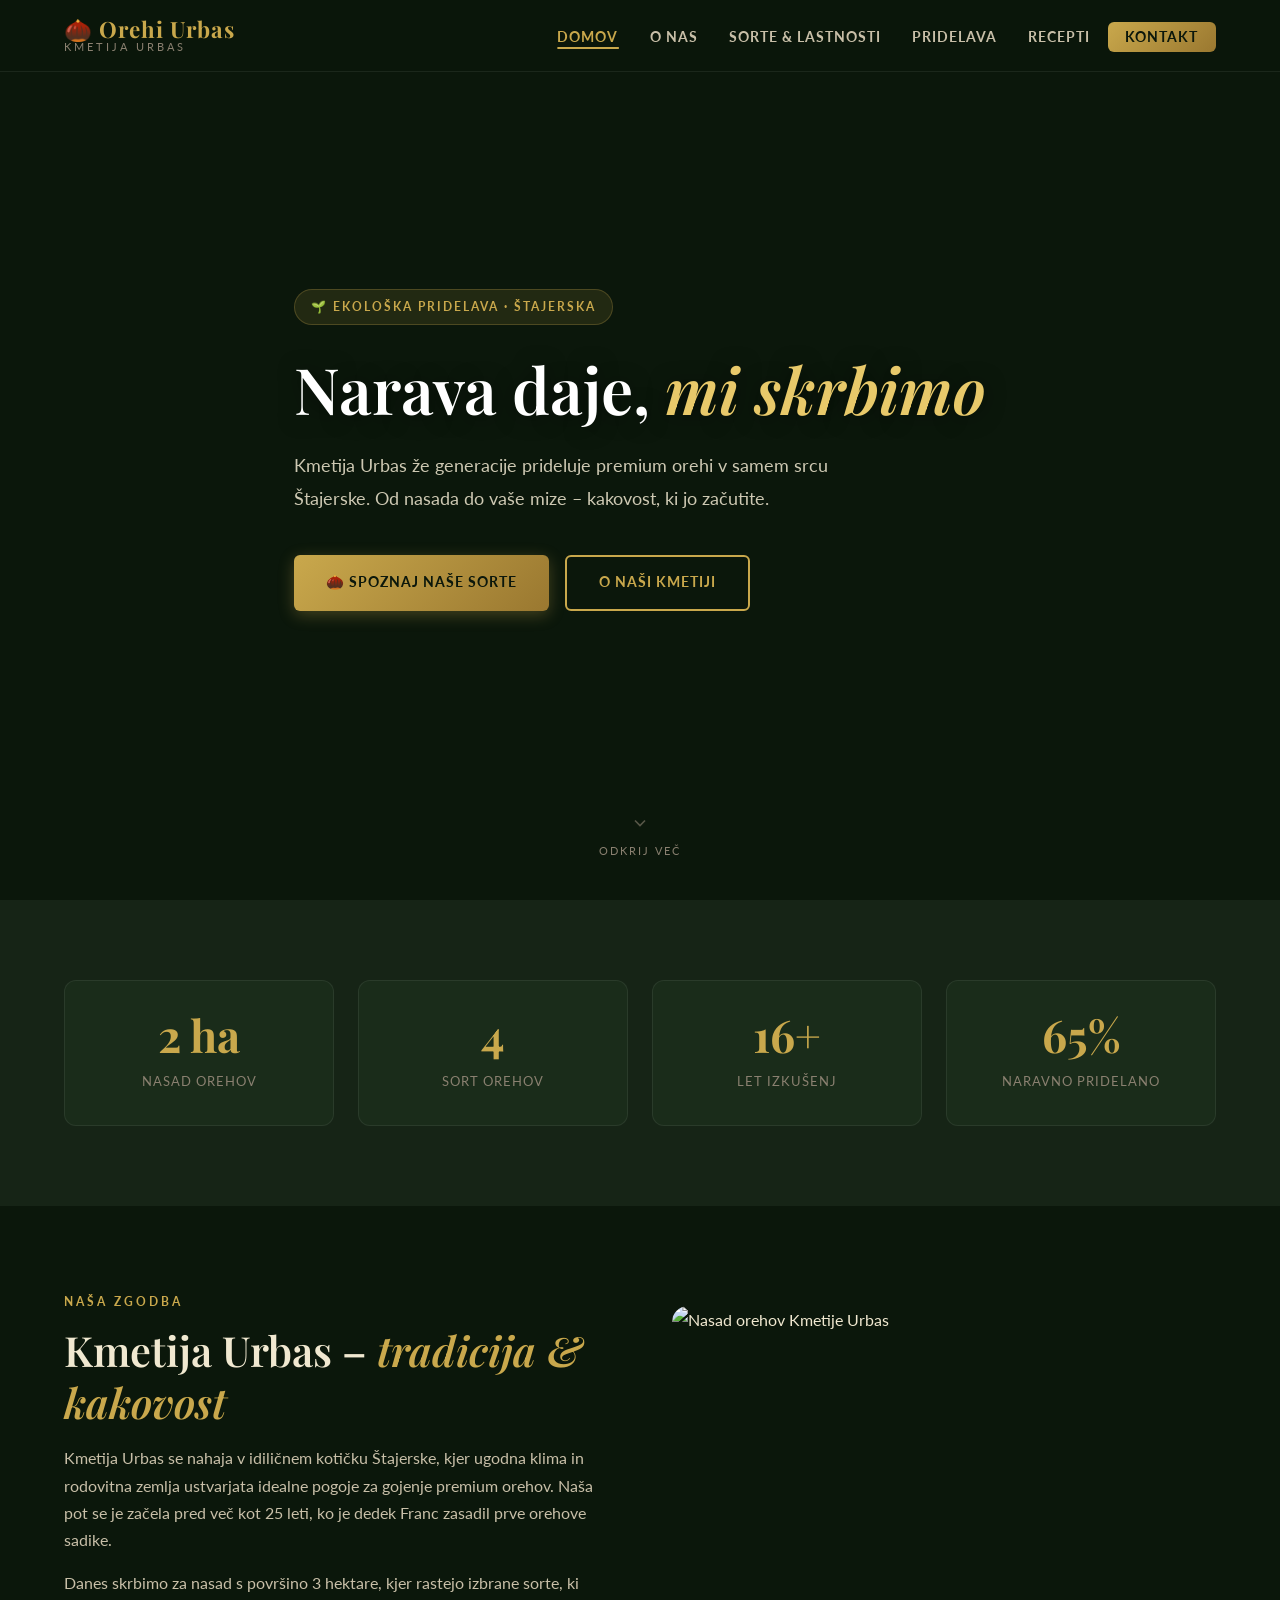
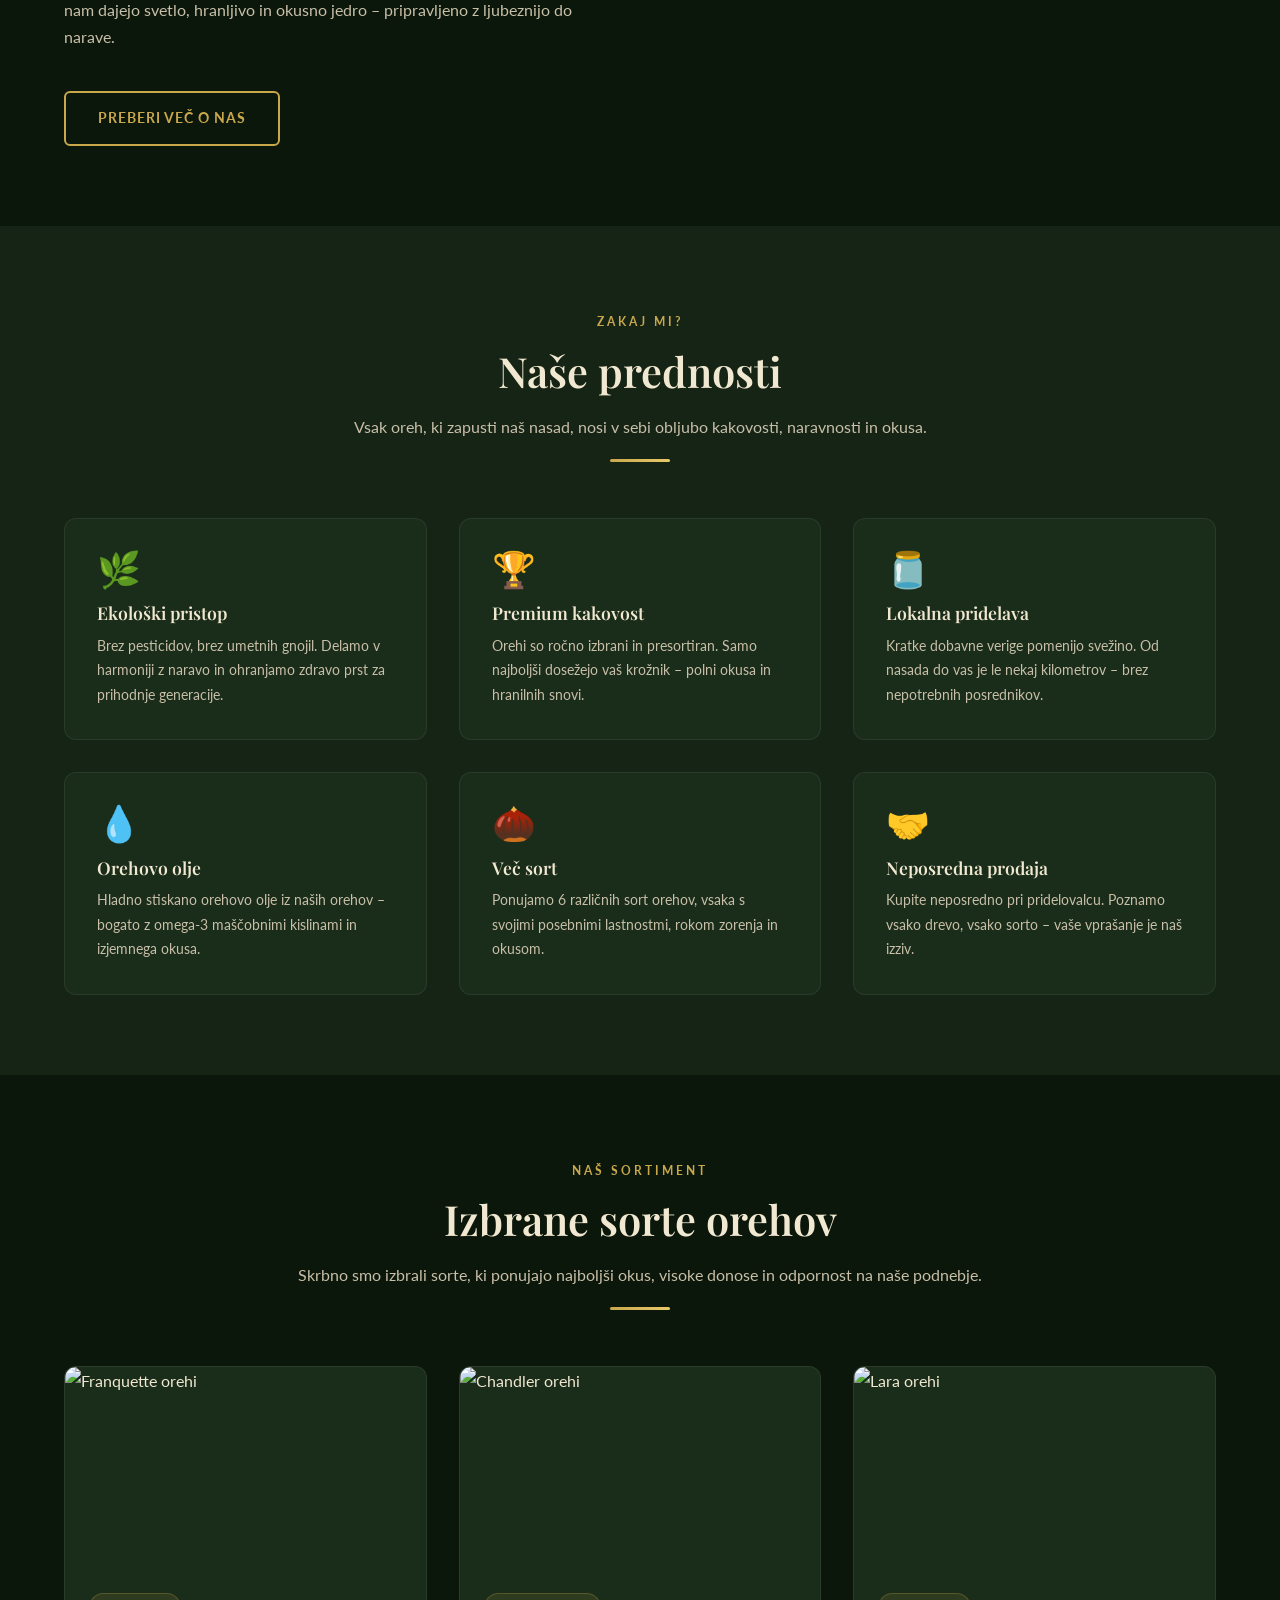
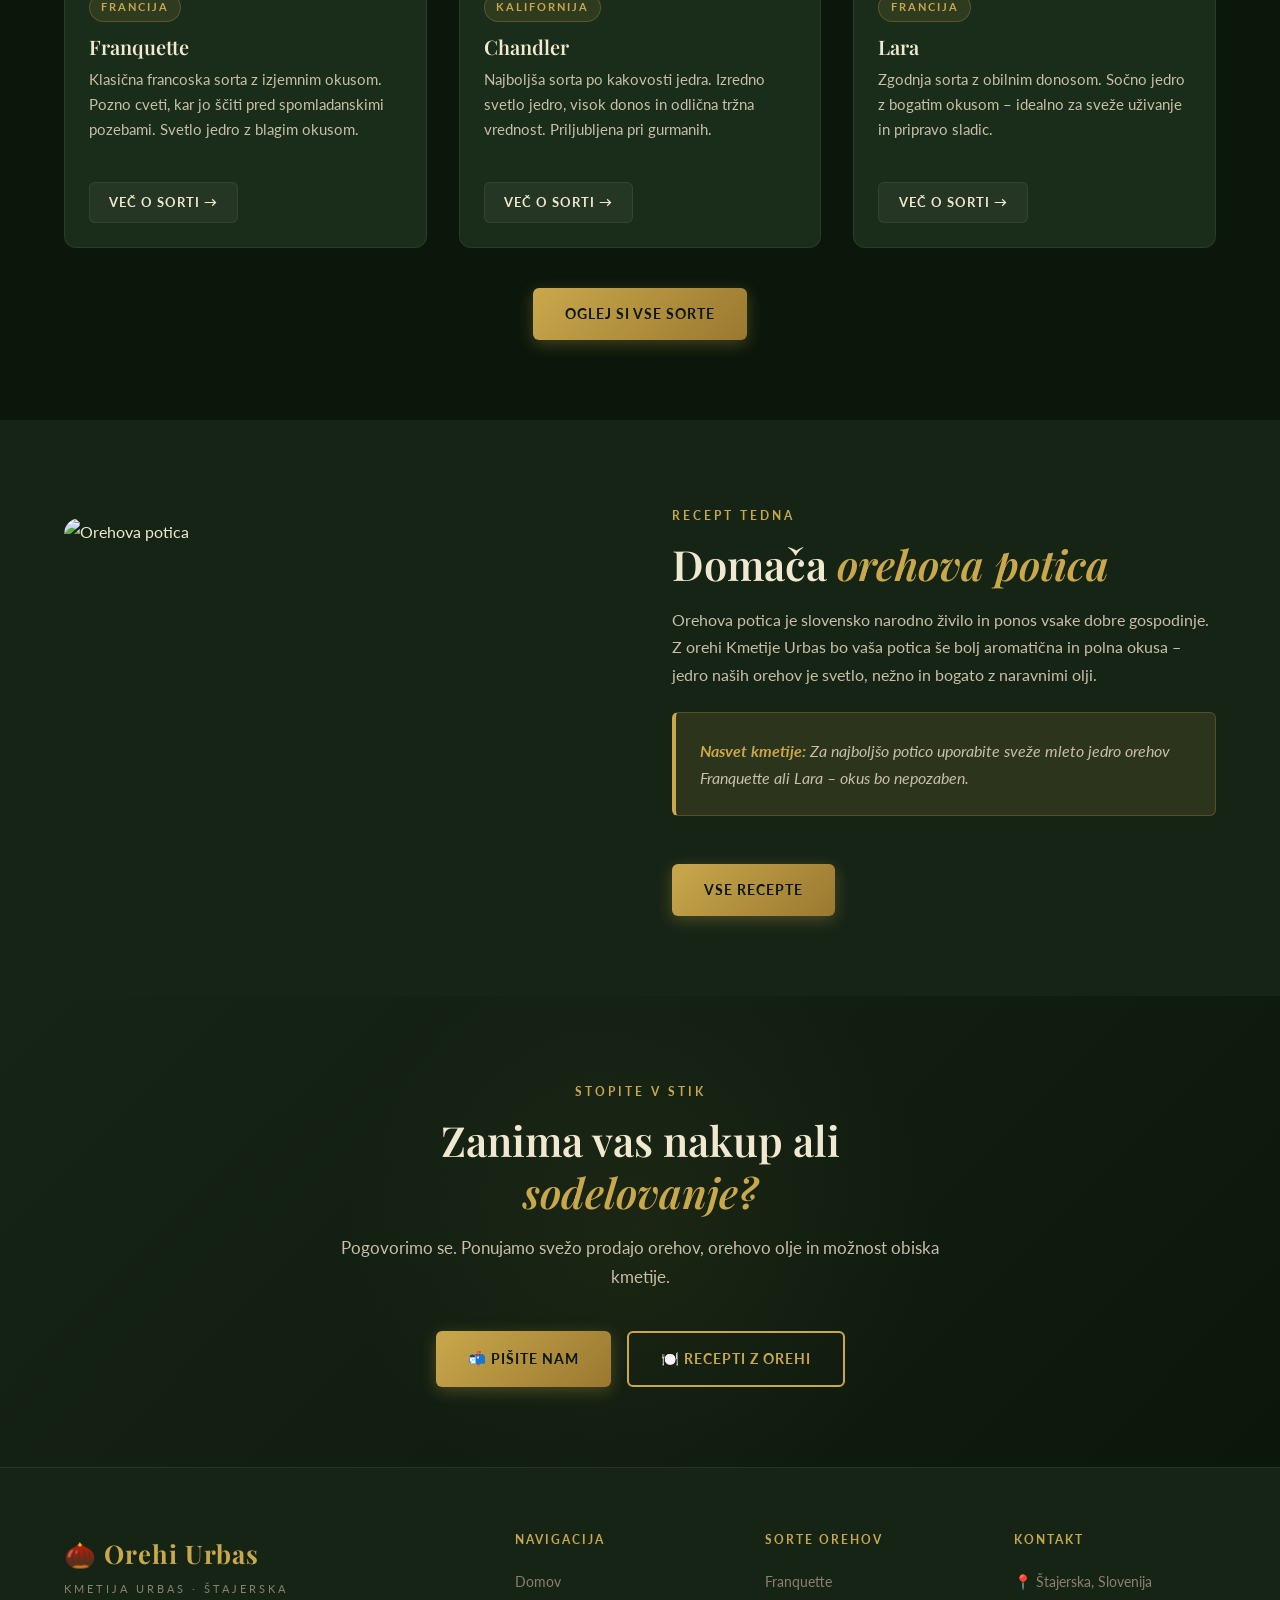
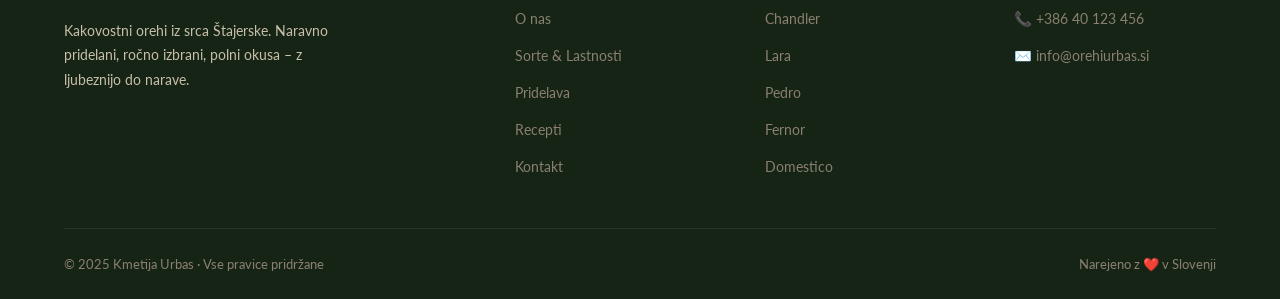
==== index.html @ 502b7179 "initial commit" ====
<!DOCTYPE html>
<html lang="sl">
<head>
    <meta charset="UTF-8">
    <meta name="viewport" content="width=device-width, initial-scale=1.0">
    <meta name="description" content="Orehi Urbas – Kakovostni orehi iz srca Štajerske. Naravno pridelani, ročno izbrani, polni okusa.">
    <title>Orehi Urbas – Domov</title>
    <link rel="stylesheet" href="css/style.css">
    <link rel="icon" type="image/svg+xml" href="data:image/svg+xml,<svg xmlns='http://www.w3.org/2000/svg' viewBox='0 0 100 100'><text y='.9em' font-size='90'>🌰</text></svg>">
</head>
<body>

<!-- NAVIGACIJA -->
<nav class="navbar" role="navigation" aria-label="Glavna navigacija">
    <div class="container">
        <a href="index.html" class="nav-logo" aria-label="Orehi Urbas – domov">
            <span class="nav-logo-main">🌰 Orehi Urbas</span>
            <span class="nav-logo-sub">Kmetija Urbas</span>
        </a>
        <button class="hamburger" aria-label="Odpri meni" aria-expanded="false">
            <span></span><span></span><span></span>
        </button>
        <ul class="nav-links" role="list">
            <li><a href="index.html">Domov</a></li>
            <li><a href="o-nas.html">O nas</a></li>
            <li><a href="orehi.html">Sorte & Lastnosti</a></li>
            <li><a href="pridelava.html">Pridelava</a></li>
            <li><a href="recepti.html">Recepti</a></li>
            <li><a href="kontakt.html" class="nav-cta">Kontakt</a></li>
        </ul>
    </div>
</nav>

<!-- HERO -->
<header class="hero">
    <div class="hero-bg"></div>
    <div class="hero-overlay"></div>
    <div class="container">
        <div class="hero-content">
            <div class="hero-badge">🌱 Ekološka pridelava · Štajerska</div>
            <h1 class="hero-title">Narava daje, <em>mi skrbimo</em></h1>
            <p class="hero-subtitle">
                Kmetija Urbas že generacije prideluje premium orehi v samem srcu Štajerske.
                Od nasada do vaše mize – kakovost, ki jo začutite.
            </p>
            <div class="hero-actions">
                <a href="orehi.html" class="btn btn-primary">🌰 Spoznaj naše sorte</a>
                <a href="o-nas.html" class="btn btn-outline">O naši kmetiji</a>
            </div>
        </div>
    </div>
    <div class="hero-scroll" role="button" tabindex="0" aria-label="Pomakni se navzdol">
        <svg width="20" height="20" viewBox="0 0 24 24" fill="none" stroke="currentColor" stroke-width="2"><polyline points="6 9 12 15 18 9"/></svg>
        <span>Odkrij več</span>
    </div>
</header>

<!-- STATISTIKE -->
<section class="section section-alt">
    <div class="container">
        <div class="stat-grid">
            <div class="stat-item fade-in">
                <span class="stat-number" data-count="3" data-suffix=" ha">3 ha</span>
                <span class="stat-label">Nasad orehov</span>
            </div>
            <div class="stat-item fade-in fade-in-delay-1">
                <span class="stat-number" data-count="6" data-suffix="">6</span>
                <span class="stat-label">Sort orehov</span>
            </div>
            <div class="stat-item fade-in fade-in-delay-2">
                <span class="stat-number" data-count="25" data-suffix="+">25+</span>
                <span class="stat-label">Let izkušenj</span>
            </div>
            <div class="stat-item fade-in fade-in-delay-3">
                <span class="stat-number" data-count="100" data-suffix="%">100%</span>
                <span class="stat-label">Naravno pridelano</span>
            </div>
        </div>
    </div>
</section>

<!-- O KMETIJI -->
<section class="section">
    <div class="container">
        <div class="grid-2" style="align-items:center; gap:4rem;">
            <div class="fade-in">
                <span class="section-label">Naša zgodba</span>
                <h2>Kmetija Urbas – <em style="font-style:italic; color:var(--accent)">tradicija & kakovost</em></h2>
                <p style="margin-top:1rem;">
                    Kmetija Urbas se nahaja v idiličnem kotičku Štajerske, kjer ugodna klima in rodovitna zemlja ustvarjata idealne pogoje za gojenje premium orehov. Naša pot se je začela pred več kot 25 leti, ko je dedek Franc zasadil prve orehove sadike.
                </p>
                <p>
                    Danes skrbimo za nasad s površino 3 hektare, kjer rastejo izbrane sorte, ki nam dajejo svetlo, hranljivo in okusno jedro – pripravljeno z ljubeznijo do narave.
                </p>
                <a href="o-nas.html" class="btn btn-outline mt-3">Preberi več o nas</a>
            </div>
            <div class="fade-in fade-in-delay-1">
                <img
                    src="https://picsum.photos/seed/walnut-farm/700/500"
                    alt="Nasad orehov Kmetije Urbas"
                    style="width:100%; border-radius:16px; object-fit:cover; height:420px;"
                    loading="lazy"
                >
            </div>
        </div>
    </div>
</section>

<!-- PREDNOSTI -->
<section class="section section-alt">
    <div class="container">
        <div class="section-header fade-in">
            <span class="section-label">Zakaj mi?</span>
            <h2>Naše prednosti</h2>
            <p>Vsak oreh, ki zapusti naš nasad, nosi v sebi obljubo kakovosti, naravnosti in okusa.</p>
            <div class="section-divider"></div>
        </div>
        <div class="grid-3">
            <div class="feature-box fade-in">
                <div class="feature-icon">🌿</div>
                <h3>Ekološki pristop</h3>
                <p>Brez pesticidov, brez umetnih gnojil. Delamo v harmoniji z naravo in ohranjamo zdravo prst za prihodnje generacije.</p>
            </div>
            <div class="feature-box fade-in fade-in-delay-1">
                <div class="feature-icon">🏆</div>
                <h3>Premium kakovost</h3>
                <p>Orehi so ročno izbrani in presortiran. Samo najboljši dosežejo vaš krožnik – polni okusa in hranilnih snovi.</p>
            </div>
            <div class="feature-box fade-in fade-in-delay-2">
                <div class="feature-icon">🫙</div>
                <h3>Lokalna pridelava</h3>
                <p>Kratke dobavne verige pomenijo svežino. Od nasada do vas je le nekaj kilometrov – brez nepotrebnih posrednikov.</p>
            </div>
            <div class="feature-box fade-in">
                <div class="feature-icon">💧</div>
                <h3>Orehovo olje</h3>
                <p>Hladno stiskano orehovo olje iz naših orehov – bogato z omega-3 maščobnimi kislinami in izjemnega okusa.</p>
            </div>
            <div class="feature-box fade-in fade-in-delay-1">
                <div class="feature-icon">🌰</div>
                <h3>Več sort</h3>
                <p>Ponujamo 6 različnih sort orehov, vsaka s svojimi posebnimi lastnostmi, rokom zorenja in okusom.</p>
            </div>
            <div class="feature-box fade-in fade-in-delay-2">
                <div class="feature-icon">🤝</div>
                <h3>Neposredna prodaja</h3>
                <p>Kupite neposredno pri pridelovalcu. Poznamo vsako drevo, vsako sorto – vaše vprašanje je naš izziv.</p>
            </div>
        </div>
    </div>
</section>

<!-- NAŠE SORTE (kratko) -->
<section class="section">
    <div class="container">
        <div class="section-header fade-in">
            <span class="section-label">Naš sortiment</span>
            <h2>Izbrane sorte orehov</h2>
            <p>Skrbno smo izbrali sorte, ki ponujajo najboljši okus, visoke donose in odpornost na naše podnebje.</p>
            <div class="section-divider"></div>
        </div>
        <div class="grid-3">
            <div class="variety-card fade-in">
                <img src="https://picsum.photos/seed/walnut-franquette/600/300" alt="Franquette orehi" class="variety-img" loading="lazy">
                <div class="variety-body">
                    <span class="variety-badge">Francija</span>
                    <h3>Franquette</h3>
                    <p class="card-text">Klasična francoska sorta z izjemnim okusom. Pozno cveti, kar jo ščiti pred spomladanskimi pozebami. Svetlo jedro z blagim okusom.</p>
                    <a href="orehi.html" class="btn btn-ghost mt-3" style="padding:0.55rem 1.2rem; font-size:0.8rem;">Več o sorti →</a>
                </div>
            </div>
            <div class="variety-card fade-in fade-in-delay-1">
                <img src="https://picsum.photos/seed/walnut-chandler/600/300" alt="Chandler orehi" class="variety-img" loading="lazy">
                <div class="variety-body">
                    <span class="variety-badge">Kalifornija</span>
                    <h3>Chandler</h3>
                    <p class="card-text">Najboljša sorta po kakovosti jedra. Izredno svetlo jedro, visok donos in odlična tržna vrednost. Priljubljena pri gurmanih.</p>
                    <a href="orehi.html" class="btn btn-ghost mt-3" style="padding:0.55rem 1.2rem; font-size:0.8rem;">Več o sorti →</a>
                </div>
            </div>
            <div class="variety-card fade-in fade-in-delay-2">
                <img src="https://picsum.photos/seed/walnut-lara/600/300" alt="Lara orehi" class="variety-img" loading="lazy">
                <div class="variety-body">
                    <span class="variety-badge">Francija</span>
                    <h3>Lara</h3>
                    <p class="card-text">Zgodnja sorta z obilnim donosom. Sočno jedro z bogatim okusom – idealno za sveže uživanje in pripravo sladic.</p>
                    <a href="orehi.html" class="btn btn-ghost mt-3" style="padding:0.55rem 1.2rem; font-size:0.8rem;">Več o sorti →</a>
                </div>
            </div>
        </div>
        <div style="text-align:center; margin-top:2.5rem;">
            <a href="orehi.html" class="btn btn-primary">Oglej si vse sorte</a>
        </div>
    </div>
</section>

<!-- RECEPT TEDNA -->
<section class="section section-alt">
    <div class="container">
        <div class="grid-2" style="align-items:center; gap:4rem;">
            <div class="fade-in">
                <img
                    src="https://picsum.photos/seed/walnut-potica/700/500"
                    alt="Orehova potica"
                    style="width:100%; border-radius:16px; object-fit:cover; height:380px;"
                    loading="lazy"
                >
            </div>
            <div class="fade-in fade-in-delay-1">
                <span class="section-label">Recept tedna</span>
                <h2>Domača <em style="font-style:italic; color:var(--accent)">orehova potica</em></h2>
                <p style="margin-top:1rem;">
                    Orehova potica je slovensko narodno živilo in ponos vsake dobre gospodinje. Z orehi Kmetije Urbas bo vaša potica še bolj aromatična in polna okusa – jedro naših orehov je svetlo, nežno in bogato z naravnimi olji.
                </p>
                <div class="highlight-box">
                    <p><strong style="color:var(--accent)">Nasvet kmetije:</strong> Za najboljšo potico uporabite sveže mleto jedro orehov Franquette ali Lara – okus bo nepozaben.</p>
                </div>
                <a href="recepti.html" class="btn btn-primary mt-3">Vse recepte</a>
            </div>
        </div>
    </div>
</section>

<!-- CTA -->
<section class="cta-section">
    <div class="container">
        <div class="cta-content fade-in">
            <span class="section-label">Stopite v stik</span>
            <h2>Zanima vas nakup ali <em style="font-style:italic; color:var(--accent)">sodelovanje?</em></h2>
            <p>Pogovorimo se. Ponujamo svežo prodajo orehov, orehovo olje in možnost obiska kmetije.</p>
            <div class="cta-buttons">
                <a href="kontakt.html" class="btn btn-primary">📬 Pišite nam</a>
                <a href="recepti.html" class="btn btn-outline">🍽️ Recepti z orehi</a>
            </div>
        </div>
    </div>
</section>

<!-- FOOTER -->
<footer class="footer">
    <div class="container">
        <div class="footer-grid">
            <div class="footer-brand">
                <span class="nav-logo-main">🌰 Orehi Urbas</span>
                <span class="nav-logo-sub">Kmetija Urbas · Štajerska</span>
                <p>Kakovostni orehi iz srca Štajerske. Naravno pridelani, ročno izbrani, polni okusa – z ljubeznijo do narave.</p>
            </div>
            <div class="footer-col">
                <h4>Navigacija</h4>
                <ul>
                    <li><a href="index.html">Domov</a></li>
                    <li><a href="o-nas.html">O nas</a></li>
                    <li><a href="orehi.html">Sorte & Lastnosti</a></li>
                    <li><a href="pridelava.html">Pridelava</a></li>
                    <li><a href="recepti.html">Recepti</a></li>
                    <li><a href="kontakt.html">Kontakt</a></li>
                </ul>
            </div>
            <div class="footer-col">
                <h4>Sorte orehov</h4>
                <ul>
                    <li><a href="orehi.html">Franquette</a></li>
                    <li><a href="orehi.html">Chandler</a></li>
                    <li><a href="orehi.html">Lara</a></li>
                    <li><a href="orehi.html">Pedro</a></li>
                    <li><a href="orehi.html">Fernor</a></li>
                    <li><a href="orehi.html">Domestico</a></li>
                </ul>
            </div>
            <div class="footer-col">
                <h4>Kontakt</h4>
                <ul>
                    <li><a href="kontakt.html">📍 Štajerska, Slovenija</a></li>
                    <li><a href="tel:+38640123456">📞 +386 40 123 456</a></li>
                    <li><a href="mailto:info@orehiurbas.si">✉️ info@orehiurbas.si</a></li>
                </ul>
            </div>
        </div>
        <div class="footer-bottom">
            <span>© 2025 Kmetija Urbas · Vse pravice pridržane</span>
            <span>Narejeno z ❤️ v Slovenji</span>
        </div>
    </div>
</footer>

<script src="js/main.js"></script>
</body>
</html>
---- css/style.css ----
/* =============================================
   OREHI URBAS – Skupni stili
   Barvna shema: Temno zelena + Zlata
   ============================================= */

/* ----- Google Fonts import ----- */
@import url('https://fonts.googleapis.com/css2?family=Playfair+Display:ital,wght@0,400;0,600;0,700;1,400&family=Lato:wght@300;400;700&display=swap');

/* ----- CSS Spremenljivke ----- */
:root {
    --bg-dark:      #0b170b;
    --bg-medium:    #162416;
    --bg-light:     #1f321f;
    --bg-card:      #1a2c1a;
    --accent:       #c9a84c;
    --accent-light: #e8c96a;
    --accent-dark:  #9a7830;
    --accent-glow:  rgba(201, 168, 76, 0.12);
    --text-primary: #f0e8d0;
    --text-secondary: #c8bfa8;
    --text-muted:   #8a8070;
    --border:       rgba(201, 168, 76, 0.25);
    --border-subtle: rgba(255, 255, 255, 0.07);
    --shadow-sm:    0 2px 8px rgba(0, 0, 0, 0.35);
    --shadow-md:    0 6px 24px rgba(0, 0, 0, 0.45);
    --shadow-lg:    0 12px 48px rgba(0, 0, 0, 0.55);
    --radius-sm:    6px;
    --radius-md:    12px;
    --radius-lg:    20px;
    --transition:   0.3s ease;
    --font-serif:   'Playfair Display', Georgia, serif;
    --font-sans:    'Lato', 'Open Sans', sans-serif;
    --nav-height:   72px;
    --max-width:    1200px;
}

/* ----- Reset & osnova ----- */
*, *::before, *::after {
    box-sizing: border-box;
    margin: 0;
    padding: 0;
}

html {
    scroll-behavior: smooth;
    font-size: 16px;
}

body {
    background-color: var(--bg-dark);
    color: var(--text-primary);
    font-family: var(--font-sans);
    line-height: 1.7;
    -webkit-font-smoothing: antialiased;
}

img {
    max-width: 100%;
    display: block;
}

a {
    color: var(--accent);
    text-decoration: none;
    transition: color var(--transition);
}

a:hover {
    color: var(--accent-light);
}

ul {
    list-style: none;
}

/* ----- Tipografija ----- */
h1, h2, h3, h4 {
    font-family: var(--font-serif);
    font-weight: 600;
    line-height: 1.25;
    color: var(--text-primary);
}

h1 { font-size: clamp(2.2rem, 5vw, 4rem); }
h2 { font-size: clamp(1.7rem, 3.5vw, 2.6rem); }
h3 { font-size: clamp(1.2rem, 2.5vw, 1.6rem); }
h4 { font-size: 1.15rem; }

p {
    margin-bottom: 1rem;
    color: var(--text-secondary);
}

p:last-child { margin-bottom: 0; }

.text-accent { color: var(--accent); }
.text-muted  { color: var(--text-muted); }

/* ----- Kontejner ----- */
.container {
    max-width: var(--max-width);
    margin: 0 auto;
    padding: 0 1.5rem;
}

/* ----- Sekcije ----- */
.section {
    padding: 5rem 0;
}

.section-alt {
    background-color: var(--bg-medium);
}

.section-header {
    text-align: center;
    margin-bottom: 3.5rem;
}

.section-header h2 {
    margin-bottom: 1rem;
}

.section-label {
    display: inline-block;
    font-family: var(--font-sans);
    font-size: 0.75rem;
    font-weight: 700;
    letter-spacing: 3px;
    text-transform: uppercase;
    color: var(--accent);
    margin-bottom: 0.75rem;
}

.section-divider {
    width: 60px;
    height: 3px;
    background: linear-gradient(90deg, var(--accent), var(--accent-light));
    margin: 1.2rem auto 0;
    border-radius: 2px;
}

/* ----- Gumbi ----- */
.btn {
    display: inline-flex;
    align-items: center;
    gap: 0.5rem;
    padding: 0.85rem 2rem;
    border-radius: var(--radius-sm);
    font-family: var(--font-sans);
    font-size: 0.9rem;
    font-weight: 700;
    letter-spacing: 1px;
    text-transform: uppercase;
    border: none;
    cursor: pointer;
    transition: all var(--transition);
    text-decoration: none;
}

.btn-primary {
    background: linear-gradient(135deg, var(--accent), var(--accent-dark));
    color: var(--bg-dark);
    box-shadow: 0 4px 16px rgba(201, 168, 76, 0.3);
}

.btn-primary:hover {
    background: linear-gradient(135deg, var(--accent-light), var(--accent));
    color: var(--bg-dark);
    transform: translateY(-2px);
    box-shadow: 0 6px 24px rgba(201, 168, 76, 0.45);
}

.btn-outline {
    background: transparent;
    color: var(--accent);
    border: 2px solid var(--accent);
}

.btn-outline:hover {
    background: var(--accent);
    color: var(--bg-dark);
    transform: translateY(-2px);
}

.btn-ghost {
    background: rgba(255,255,255,0.05);
    color: var(--text-primary);
    border: 1px solid var(--border-subtle);
}

.btn-ghost:hover {
    background: rgba(255,255,255,0.1);
    color: var(--text-primary);
    transform: translateY(-2px);
}

/* ----- NAVIGACIJA ----- */
.navbar {
    position: fixed;
    top: 0;
    left: 0;
    right: 0;
    z-index: 1000;
    height: var(--nav-height);
    display: flex;
    align-items: center;
    background: rgba(11, 23, 11, 0.85);
    backdrop-filter: blur(16px);
    -webkit-backdrop-filter: blur(16px);
    border-bottom: 1px solid var(--border-subtle);
    transition: background var(--transition), box-shadow var(--transition);
}

.navbar.scrolled {
    background: rgba(11, 23, 11, 0.97);
    box-shadow: var(--shadow-md);
}

.navbar .container {
    display: flex;
    align-items: center;
    justify-content: space-between;
    width: 100%;
}

.nav-logo {
    display: flex;
    flex-direction: column;
    line-height: 1;
    text-decoration: none;
}

.nav-logo-main {
    font-family: var(--font-serif);
    font-size: 1.4rem;
    font-weight: 700;
    color: var(--accent);
    letter-spacing: 1px;
}

.nav-logo-sub {
    font-size: 0.68rem;
    letter-spacing: 3px;
    text-transform: uppercase;
    color: var(--text-muted);
    margin-top: 1px;
}

.nav-links {
    display: flex;
    align-items: center;
    gap: 0.25rem;
}

.nav-links a {
    font-size: 0.85rem;
    font-weight: 700;
    letter-spacing: 1px;
    text-transform: uppercase;
    color: var(--text-secondary);
    padding: 0.5rem 0.85rem;
    border-radius: var(--radius-sm);
    transition: all var(--transition);
    position: relative;
}

.nav-links a::after {
    content: '';
    position: absolute;
    bottom: 4px;
    left: 50%;
    transform: translateX(-50%) scaleX(0);
    width: 70%;
    height: 2px;
    background: var(--accent);
    transition: transform var(--transition);
    border-radius: 2px;
}

.nav-links a:hover,
.nav-links a.active {
    color: var(--accent);
}

.nav-links a:hover::after,
.nav-links a.active::after {
    transform: translateX(-50%) scaleX(1);
}

.nav-cta {
    background: linear-gradient(135deg, var(--accent), var(--accent-dark)) !important;
    color: var(--bg-dark) !important;
    padding: 0.45rem 1.1rem !important;
}

.nav-cta::after { display: none !important; }

.nav-cta:hover {
    background: linear-gradient(135deg, var(--accent-light), var(--accent)) !important;
    transform: translateY(-1px);
}

/* Hamburger */
.hamburger {
    display: none;
    flex-direction: column;
    gap: 5px;
    cursor: pointer;
    padding: 6px;
    background: none;
    border: none;
}

.hamburger span {
    width: 26px;
    height: 2px;
    background: var(--text-primary);
    transition: all var(--transition);
    border-radius: 2px;
}

.hamburger.open span:nth-child(1) {
    transform: translateY(7px) rotate(45deg);
}

.hamburger.open span:nth-child(2) {
    opacity: 0;
    transform: scaleX(0);
}

.hamburger.open span:nth-child(3) {
    transform: translateY(-7px) rotate(-45deg);
}

/* ----- HERO SEKCIJA ----- */
.hero {
    min-height: 100vh;
    position: relative;
    display: flex;
    align-items: center;
    overflow: hidden;
}

.hero-bg {
    position: absolute;
    inset: 0;
    background-image: url('https://picsum.photos/seed/walnut-orchard/1920/1080');
    background-size: cover;
    background-position: center;
    filter: brightness(0.4) saturate(0.7);
    transform: scale(1.05);
    transition: transform 8s ease;
}

.hero-bg.loaded {
    transform: scale(1);
}

.hero-overlay {
    position: absolute;
    inset: 0;
    background: linear-gradient(
        135deg,
        rgba(11, 23, 11, 0.75) 0%,
        rgba(11, 23, 11, 0.4) 50%,
        rgba(11, 23, 11, 0.6) 100%
    );
}

.hero-content {
    position: relative;
    z-index: 2;
    max-width: 780px;
}

.hero-badge {
    display: inline-flex;
    align-items: center;
    gap: 0.5rem;
    background: var(--accent-glow);
    border: 1px solid var(--border);
    border-radius: 50px;
    padding: 0.4rem 1rem;
    font-size: 0.75rem;
    font-weight: 700;
    letter-spacing: 2px;
    text-transform: uppercase;
    color: var(--accent);
    margin-bottom: 1.5rem;
}

.hero-title {
    color: #fff;
    margin-bottom: 1.25rem;
    text-shadow: 0 2px 20px rgba(0,0,0,0.5);
}

.hero-title em {
    font-style: italic;
    color: var(--accent-light);
}

.hero-subtitle {
    font-size: 1.15rem;
    color: rgba(240, 232, 208, 0.85);
    margin-bottom: 2.5rem;
    max-width: 560px;
    line-height: 1.8;
}

.hero-actions {
    display: flex;
    gap: 1rem;
    flex-wrap: wrap;
}

.hero-scroll {
    position: absolute;
    bottom: 2.5rem;
    left: 50%;
    transform: translateX(-50%);
    z-index: 2;
    display: flex;
    flex-direction: column;
    align-items: center;
    gap: 0.5rem;
    color: var(--text-muted);
    font-size: 0.7rem;
    letter-spacing: 2px;
    text-transform: uppercase;
    cursor: pointer;
    animation: bounce 2s infinite;
}

.hero-scroll svg {
    opacity: 0.6;
}

@keyframes bounce {
    0%, 100% { transform: translateX(-50%) translateY(0); }
    50%       { transform: translateX(-50%) translateY(6px); }
}

/* ----- PAGE HERO (manjše strani) ----- */
.page-hero {
    padding: calc(var(--nav-height) + 5rem) 0 5rem;
    background: var(--bg-medium);
    text-align: center;
    position: relative;
    overflow: hidden;
}

.page-hero::before {
    content: '';
    position: absolute;
    inset: 0;
    background:
        radial-gradient(circle at 20% 50%, rgba(201, 168, 76, 0.06) 0%, transparent 60%),
        radial-gradient(circle at 80% 50%, rgba(201, 168, 76, 0.04) 0%, transparent 60%);
}

.page-hero-content {
    position: relative;
    z-index: 1;
}

.page-hero h1 {
    color: var(--text-primary);
    margin-bottom: 1rem;
}

.page-hero p {
    font-size: 1.1rem;
    max-width: 640px;
    margin: 0 auto;
}

.breadcrumb {
    display: flex;
    align-items: center;
    justify-content: center;
    gap: 0.5rem;
    font-size: 0.8rem;
    color: var(--text-muted);
    margin-bottom: 1.25rem;
}

.breadcrumb a {
    color: var(--text-muted);
}

.breadcrumb a:hover {
    color: var(--accent);
}

.breadcrumb-sep {
    opacity: 0.5;
}

/* ----- KARTICE ----- */
.card {
    background: var(--bg-card);
    border: 1px solid var(--border-subtle);
    border-radius: var(--radius-md);
    overflow: hidden;
    transition: transform var(--transition), box-shadow var(--transition), border-color var(--transition);
}

.card:hover {
    transform: translateY(-4px);
    box-shadow: var(--shadow-lg);
    border-color: var(--border);
}

.card-img {
    width: 100%;
    height: 220px;
    object-fit: cover;
}

.card-body {
    padding: 1.75rem;
}

.card-label {
    font-size: 0.7rem;
    font-weight: 700;
    letter-spacing: 2px;
    text-transform: uppercase;
    color: var(--accent);
    margin-bottom: 0.5rem;
}

.card-title {
    font-family: var(--font-serif);
    font-size: 1.2rem;
    color: var(--text-primary);
    margin-bottom: 0.75rem;
}

.card-text {
    font-size: 0.92rem;
    color: var(--text-secondary);
    line-height: 1.7;
}

/* ----- GRID SISTEMI ----- */
.grid-2 {
    display: grid;
    grid-template-columns: repeat(2, 1fr);
    gap: 2rem;
}

.grid-3 {
    display: grid;
    grid-template-columns: repeat(3, 1fr);
    gap: 2rem;
}

.grid-4 {
    display: grid;
    grid-template-columns: repeat(4, 1fr);
    gap: 1.5rem;
}

/* ----- FEATURE BOXES ----- */
.feature-box {
    display: flex;
    flex-direction: column;
    align-items: flex-start;
    padding: 2rem;
    background: var(--bg-card);
    border: 1px solid var(--border-subtle);
    border-radius: var(--radius-md);
    transition: all var(--transition);
}

.feature-box:hover {
    border-color: var(--border);
    background: var(--bg-light);
    transform: translateY(-3px);
    box-shadow: var(--shadow-md);
}

.feature-icon {
    font-size: 2.2rem;
    margin-bottom: 1rem;
    line-height: 1;
}

.feature-box h3 {
    font-size: 1.1rem;
    margin-bottom: 0.6rem;
}

.feature-box p {
    font-size: 0.9rem;
    margin: 0;
}

/* ----- STAT BOXE ----- */
.stat-grid {
    display: grid;
    grid-template-columns: repeat(4, 1fr);
    gap: 1.5rem;
    text-align: center;
}

.stat-item {
    padding: 2rem 1rem;
    background: var(--bg-card);
    border: 1px solid var(--border-subtle);
    border-radius: var(--radius-md);
    transition: all var(--transition);
}

.stat-item:hover {
    border-color: var(--border);
    transform: translateY(-3px);
}

.stat-number {
    font-family: var(--font-serif);
    font-size: 2.8rem;
    font-weight: 700;
    color: var(--accent);
    display: block;
    line-height: 1;
    margin-bottom: 0.5rem;
}

.stat-label {
    font-size: 0.82rem;
    letter-spacing: 1px;
    color: var(--text-muted);
    text-transform: uppercase;
}

/* ----- SORTA KARTICA ----- */
.variety-card {
    background: var(--bg-card);
    border: 1px solid var(--border-subtle);
    border-radius: var(--radius-md);
    overflow: hidden;
    transition: all var(--transition);
}

.variety-card:hover {
    transform: translateY(-5px);
    box-shadow: var(--shadow-lg);
    border-color: var(--border);
}

.variety-img {
    width: 100%;
    height: 200px;
    object-fit: cover;
}

.variety-badge {
    display: inline-block;
    background: var(--accent-glow);
    border: 1px solid var(--border);
    color: var(--accent);
    font-size: 0.68rem;
    font-weight: 700;
    letter-spacing: 2px;
    text-transform: uppercase;
    padding: 0.25rem 0.7rem;
    border-radius: 50px;
    margin-bottom: 0.75rem;
}

.variety-body {
    padding: 1.5rem;
}

.variety-body h3 {
    font-size: 1.25rem;
    margin-bottom: 0.5rem;
}

.variety-meta {
    display: flex;
    gap: 1.5rem;
    margin: 1rem 0;
}

.variety-meta-item {
    display: flex;
    flex-direction: column;
    gap: 0.2rem;
}

.variety-meta-label {
    font-size: 0.68rem;
    letter-spacing: 1.5px;
    text-transform: uppercase;
    color: var(--text-muted);
}

.variety-meta-value {
    font-size: 0.9rem;
    color: var(--text-primary);
    font-weight: 700;
}

/* ----- RECEPT KARTICA ----- */
.recipe-card {
    background: var(--bg-card);
    border: 1px solid var(--border-subtle);
    border-radius: var(--radius-md);
    overflow: hidden;
    cursor: pointer;
    transition: all var(--transition);
}

.recipe-card:hover {
    transform: translateY(-5px);
    box-shadow: var(--shadow-lg);
    border-color: var(--border);
}

.recipe-img {
    width: 100%;
    height: 240px;
    object-fit: cover;
    transition: transform 0.5s ease;
}

.recipe-card:hover .recipe-img {
    transform: scale(1.04);
}

.recipe-body {
    padding: 1.6rem;
}

.recipe-meta {
    display: flex;
    gap: 1.25rem;
    font-size: 0.8rem;
    color: var(--text-muted);
    margin-bottom: 0.85rem;
}

.recipe-meta span {
    display: flex;
    align-items: center;
    gap: 0.3rem;
}

.recipe-title {
    font-family: var(--font-serif);
    font-size: 1.3rem;
    color: var(--text-primary);
    margin-bottom: 0.6rem;
}

.recipe-desc {
    font-size: 0.9rem;
    color: var(--text-secondary);
    line-height: 1.6;
    margin: 0;
}

/* ----- RECEPT MODAL / EXPANDED ----- */
.recipe-full {
    background: var(--bg-card);
    border: 1px solid var(--border-subtle);
    border-radius: var(--radius-lg);
    padding: 3rem;
    margin-bottom: 3rem;
}

.recipe-full-img {
    width: 100%;
    height: 380px;
    object-fit: cover;
    border-radius: var(--radius-md);
    margin-bottom: 2rem;
}

.recipe-info-bar {
    display: flex;
    gap: 2rem;
    flex-wrap: wrap;
    padding: 1.25rem 1.5rem;
    background: var(--bg-medium);
    border-radius: var(--radius-sm);
    margin-bottom: 2rem;
}

.recipe-info-item {
    display: flex;
    flex-direction: column;
    gap: 0.2rem;
}

.recipe-info-label {
    font-size: 0.68rem;
    letter-spacing: 2px;
    text-transform: uppercase;
    color: var(--text-muted);
}

.recipe-info-value {
    font-size: 0.95rem;
    font-weight: 700;
    color: var(--text-primary);
}

.recipe-columns {
    display: grid;
    grid-template-columns: 1fr 2fr;
    gap: 3rem;
}

.ingredients-list {
    list-style: none;
}

.ingredients-list li {
    padding: 0.6rem 0;
    border-bottom: 1px solid var(--border-subtle);
    font-size: 0.93rem;
    color: var(--text-secondary);
    display: flex;
    align-items: center;
    gap: 0.5rem;
}

.ingredients-list li::before {
    content: '';
    display: inline-block;
    width: 6px;
    height: 6px;
    border-radius: 50%;
    background: var(--accent);
    flex-shrink: 0;
}

.steps-list {
    counter-reset: steps;
    list-style: none;
}

.steps-list li {
    counter-increment: steps;
    display: flex;
    gap: 1.25rem;
    padding: 1.25rem 0;
    border-bottom: 1px solid var(--border-subtle);
    font-size: 0.95rem;
    color: var(--text-secondary);
    line-height: 1.7;
}

.steps-list li::before {
    content: counter(steps);
    display: flex;
    align-items: center;
    justify-content: center;
    min-width: 34px;
    height: 34px;
    background: var(--accent-glow);
    border: 1px solid var(--border);
    border-radius: 50%;
    color: var(--accent);
    font-weight: 700;
    font-size: 0.85rem;
    flex-shrink: 0;
}

/* ----- NUTRITIVNA TABELA ----- */
.nutrition-grid {
    display: grid;
    grid-template-columns: repeat(auto-fit, minmax(160px, 1fr));
    gap: 1rem;
}

.nutrition-item {
    text-align: center;
    padding: 1.5rem 1rem;
    background: var(--bg-card);
    border: 1px solid var(--border-subtle);
    border-radius: var(--radius-md);
    transition: all var(--transition);
}

.nutrition-item:hover {
    border-color: var(--border);
    transform: translateY(-3px);
}

.nutrition-value {
    font-family: var(--font-serif);
    font-size: 2rem;
    font-weight: 700;
    color: var(--accent);
    display: block;
    margin-bottom: 0.3rem;
}

.nutrition-unit {
    font-size: 0.9rem;
    color: var(--accent);
}

.nutrition-label {
    font-size: 0.8rem;
    color: var(--text-muted);
    letter-spacing: 0.5px;
}

/* ----- KONTAKTNI OBRAZEC ----- */
.contact-grid {
    display: grid;
    grid-template-columns: 1fr 1.6fr;
    gap: 4rem;
    align-items: start;
}

.contact-info-item {
    display: flex;
    gap: 1.25rem;
    margin-bottom: 2rem;
}

.contact-info-icon {
    width: 50px;
    height: 50px;
    background: var(--accent-glow);
    border: 1px solid var(--border);
    border-radius: var(--radius-sm);
    display: flex;
    align-items: center;
    justify-content: center;
    font-size: 1.3rem;
    flex-shrink: 0;
    color: var(--accent);
}

.contact-info-text h4 {
    color: var(--text-primary);
    margin-bottom: 0.3rem;
    font-size: 1rem;
}

.contact-info-text p {
    font-size: 0.9rem;
    margin: 0;
}

.form-group {
    margin-bottom: 1.5rem;
}

.form-group label {
    display: block;
    font-size: 0.8rem;
    font-weight: 700;
    letter-spacing: 1px;
    text-transform: uppercase;
    color: var(--text-muted);
    margin-bottom: 0.5rem;
}

.form-group input,
.form-group textarea,
.form-group select {
    width: 100%;
    padding: 0.85rem 1.1rem;
    background: var(--bg-medium);
    border: 1px solid var(--border-subtle);
    border-radius: var(--radius-sm);
    color: var(--text-primary);
    font-family: var(--font-sans);
    font-size: 0.95rem;
    transition: border-color var(--transition), box-shadow var(--transition);
    outline: none;
    -webkit-appearance: none;
}

.form-group input:focus,
.form-group textarea:focus,
.form-group select:focus {
    border-color: var(--accent);
    box-shadow: 0 0 0 3px rgba(201, 168, 76, 0.15);
}

.form-group input::placeholder,
.form-group textarea::placeholder {
    color: var(--text-muted);
}

.form-group textarea {
    resize: vertical;
    min-height: 130px;
}

.form-row {
    display: grid;
    grid-template-columns: 1fr 1fr;
    gap: 1.25rem;
}

/* ----- GALERIJA ----- */
.gallery-grid {
    display: grid;
    grid-template-columns: repeat(3, 1fr);
    gap: 1rem;
}

.gallery-item {
    border-radius: var(--radius-md);
    overflow: hidden;
    aspect-ratio: 4/3;
    cursor: pointer;
    position: relative;
}

.gallery-item img {
    width: 100%;
    height: 100%;
    object-fit: cover;
    transition: transform 0.5s ease;
}

.gallery-item:hover img {
    transform: scale(1.06);
}

.gallery-item-overlay {
    position: absolute;
    inset: 0;
    background: rgba(11, 23, 11, 0);
    transition: background var(--transition);
    display: flex;
    align-items: center;
    justify-content: center;
}

.gallery-item:hover .gallery-item-overlay {
    background: rgba(11, 23, 11, 0.4);
}

/* ----- TIMELINE ----- */
.timeline {
    position: relative;
    padding-left: 2.5rem;
}

.timeline::before {
    content: '';
    position: absolute;
    left: 0;
    top: 8px;
    bottom: 8px;
    width: 2px;
    background: linear-gradient(180deg, var(--accent), transparent);
}

.timeline-item {
    position: relative;
    padding-bottom: 2.5rem;
}

.timeline-item::before {
    content: '';
    position: absolute;
    left: -2.5rem;
    top: 6px;
    width: 12px;
    height: 12px;
    border-radius: 50%;
    background: var(--accent);
    border: 2px solid var(--bg-dark);
    box-shadow: 0 0 0 3px rgba(201, 168, 76, 0.2);
}

.timeline-month {
    font-size: 0.72rem;
    font-weight: 700;
    letter-spacing: 2px;
    text-transform: uppercase;
    color: var(--accent);
    margin-bottom: 0.4rem;
}

.timeline-item h4 {
    color: var(--text-primary);
    margin-bottom: 0.5rem;
}

.timeline-item p {
    font-size: 0.9rem;
    margin: 0;
}

/* ----- CTA BANNER ----- */
.cta-section {
    padding: 5rem 0;
    text-align: center;
    background: linear-gradient(135deg, var(--bg-medium), var(--bg-dark));
    position: relative;
    overflow: hidden;
}

.cta-section::before {
    content: '';
    position: absolute;
    top: 50%;
    left: 50%;
    transform: translate(-50%, -50%);
    width: 600px;
    height: 600px;
    background: radial-gradient(circle, rgba(201, 168, 76, 0.06) 0%, transparent 70%);
    pointer-events: none;
}

.cta-content {
    position: relative;
    z-index: 1;
    max-width: 620px;
    margin: 0 auto;
}

.cta-content h2 {
    margin-bottom: 1rem;
}

.cta-content p {
    font-size: 1.05rem;
    margin-bottom: 2.5rem;
}

.cta-buttons {
    display: flex;
    gap: 1rem;
    justify-content: center;
    flex-wrap: wrap;
}

/* ----- FOOTER ----- */
.footer {
    background: var(--bg-medium);
    border-top: 1px solid var(--border-subtle);
    padding: 4rem 0 0;
}

.footer-grid {
    display: grid;
    grid-template-columns: 2fr 1fr 1fr 1fr;
    gap: 3rem;
    padding-bottom: 3rem;
    border-bottom: 1px solid var(--border-subtle);
}

.footer-brand .nav-logo-main {
    font-size: 1.6rem;
    display: block;
    margin-bottom: 0.3rem;
}

.footer-brand .nav-logo-sub {
    display: block;
    margin-bottom: 1.25rem;
}

.footer-brand p {
    font-size: 0.9rem;
    max-width: 280px;
    line-height: 1.7;
}

.footer-col h4 {
    font-family: var(--font-sans);
    font-size: 0.75rem;
    font-weight: 700;
    letter-spacing: 2px;
    text-transform: uppercase;
    color: var(--accent);
    margin-bottom: 1.25rem;
}

.footer-col ul {
    display: flex;
    flex-direction: column;
    gap: 0.6rem;
}

.footer-col ul a {
    font-size: 0.9rem;
    color: var(--text-muted);
    transition: color var(--transition);
}

.footer-col ul a:hover {
    color: var(--accent);
}

.footer-bottom {
    padding: 1.5rem 0;
    display: flex;
    align-items: center;
    justify-content: space-between;
    font-size: 0.82rem;
    color: var(--text-muted);
}

.footer-bottom a {
    color: var(--text-muted);
}

.footer-bottom a:hover {
    color: var(--accent);
}

/* ----- ANIMACIJE (fade-in ob scrollu) ----- */
.fade-in {
    opacity: 0;
    transform: translateY(24px);
    transition: opacity 0.65s ease, transform 0.65s ease;
}

.fade-in.visible {
    opacity: 1;
    transform: translateY(0);
}

.fade-in-delay-1 { transition-delay: 0.1s; }
.fade-in-delay-2 { transition-delay: 0.2s; }
.fade-in-delay-3 { transition-delay: 0.3s; }
.fade-in-delay-4 { transition-delay: 0.4s; }

/* ----- UTILITY CLASSES ----- */
.text-center { text-align: center; }
.mt-1 { margin-top: 0.5rem; }
.mt-2 { margin-top: 1rem; }
.mt-3 { margin-top: 1.5rem; }
.mt-4 { margin-top: 2rem; }
.mb-1 { margin-bottom: 0.5rem; }
.mb-2 { margin-bottom: 1rem; }
.mb-3 { margin-bottom: 1.5rem; }
.mb-4 { margin-bottom: 2rem; }
.gap-1 { gap: 0.5rem; }

/* Badge */
.badge {
    display: inline-block;
    padding: 0.25rem 0.7rem;
    border-radius: 50px;
    font-size: 0.72rem;
    font-weight: 700;
    letter-spacing: 1px;
    text-transform: uppercase;
}

.badge-gold {
    background: var(--accent-glow);
    border: 1px solid var(--border);
    color: var(--accent);
}

.badge-green {
    background: rgba(50, 150, 50, 0.1);
    border: 1px solid rgba(50, 150, 50, 0.25);
    color: #5cb85c;
}

/* Separator */
.sep {
    height: 1px;
    background: var(--border-subtle);
    border: none;
    margin: 2rem 0;
}

/* Highlight box */
.highlight-box {
    background: var(--accent-glow);
    border: 1px solid var(--border);
    border-left: 4px solid var(--accent);
    border-radius: var(--radius-sm);
    padding: 1.5rem;
    margin: 1.5rem 0;
}

.highlight-box p {
    margin: 0;
    font-style: italic;
    color: var(--text-secondary);
}

/* ----- RESPONSIVNOST ----- */
@media (max-width: 1024px) {
    .stat-grid { grid-template-columns: repeat(2, 1fr); }
    .footer-grid { grid-template-columns: 1fr 1fr; gap: 2rem; }
    .contact-grid { grid-template-columns: 1fr; gap: 3rem; }
}

@media (max-width: 768px) {
    .hamburger { display: flex; }

    .nav-links {
        position: fixed;
        top: var(--nav-height);
        left: 0;
        right: 0;
        background: rgba(11, 23, 11, 0.98);
        backdrop-filter: blur(20px);
        -webkit-backdrop-filter: blur(20px);
        flex-direction: column;
        padding: 1.5rem;
        gap: 0.25rem;
        border-bottom: 1px solid var(--border-subtle);
        transform: translateY(-100%);
        opacity: 0;
        pointer-events: none;
        transition: transform var(--transition), opacity var(--transition);
    }

    .nav-links.open {
        transform: translateY(0);
        opacity: 1;
        pointer-events: auto;
    }

    .nav-links a {
        width: 100%;
        text-align: center;
        padding: 0.85rem;
        font-size: 0.95rem;
    }

    .nav-cta {
        display: block;
        text-align: center;
        margin-top: 0.5rem;
    }

    .grid-2, .grid-3, .grid-4 {
        grid-template-columns: 1fr;
    }

    .recipe-columns {
        grid-template-columns: 1fr;
    }

    .form-row {
        grid-template-columns: 1fr;
    }

    .gallery-grid {
        grid-template-columns: repeat(2, 1fr);
    }

    .footer-grid {
        grid-template-columns: 1fr;
    }

    .footer-bottom {
        flex-direction: column;
        gap: 0.5rem;
        text-align: center;
    }

    .hero-actions { flex-direction: column; align-items: flex-start; }

    .cta-buttons { flex-direction: column; align-items: center; }

    .section { padding: 3.5rem 0; }
}

@media (max-width: 480px) {
    .gallery-grid { grid-template-columns: 1fr; }
    .stat-grid { grid-template-columns: repeat(2, 1fr); }
    .nutrition-grid { grid-template-columns: repeat(2, 1fr); }
    .variety-meta { flex-direction: column; gap: 0.75rem; }
    h1 { font-size: 2rem; }
    h2 { font-size: 1.6rem; }
}
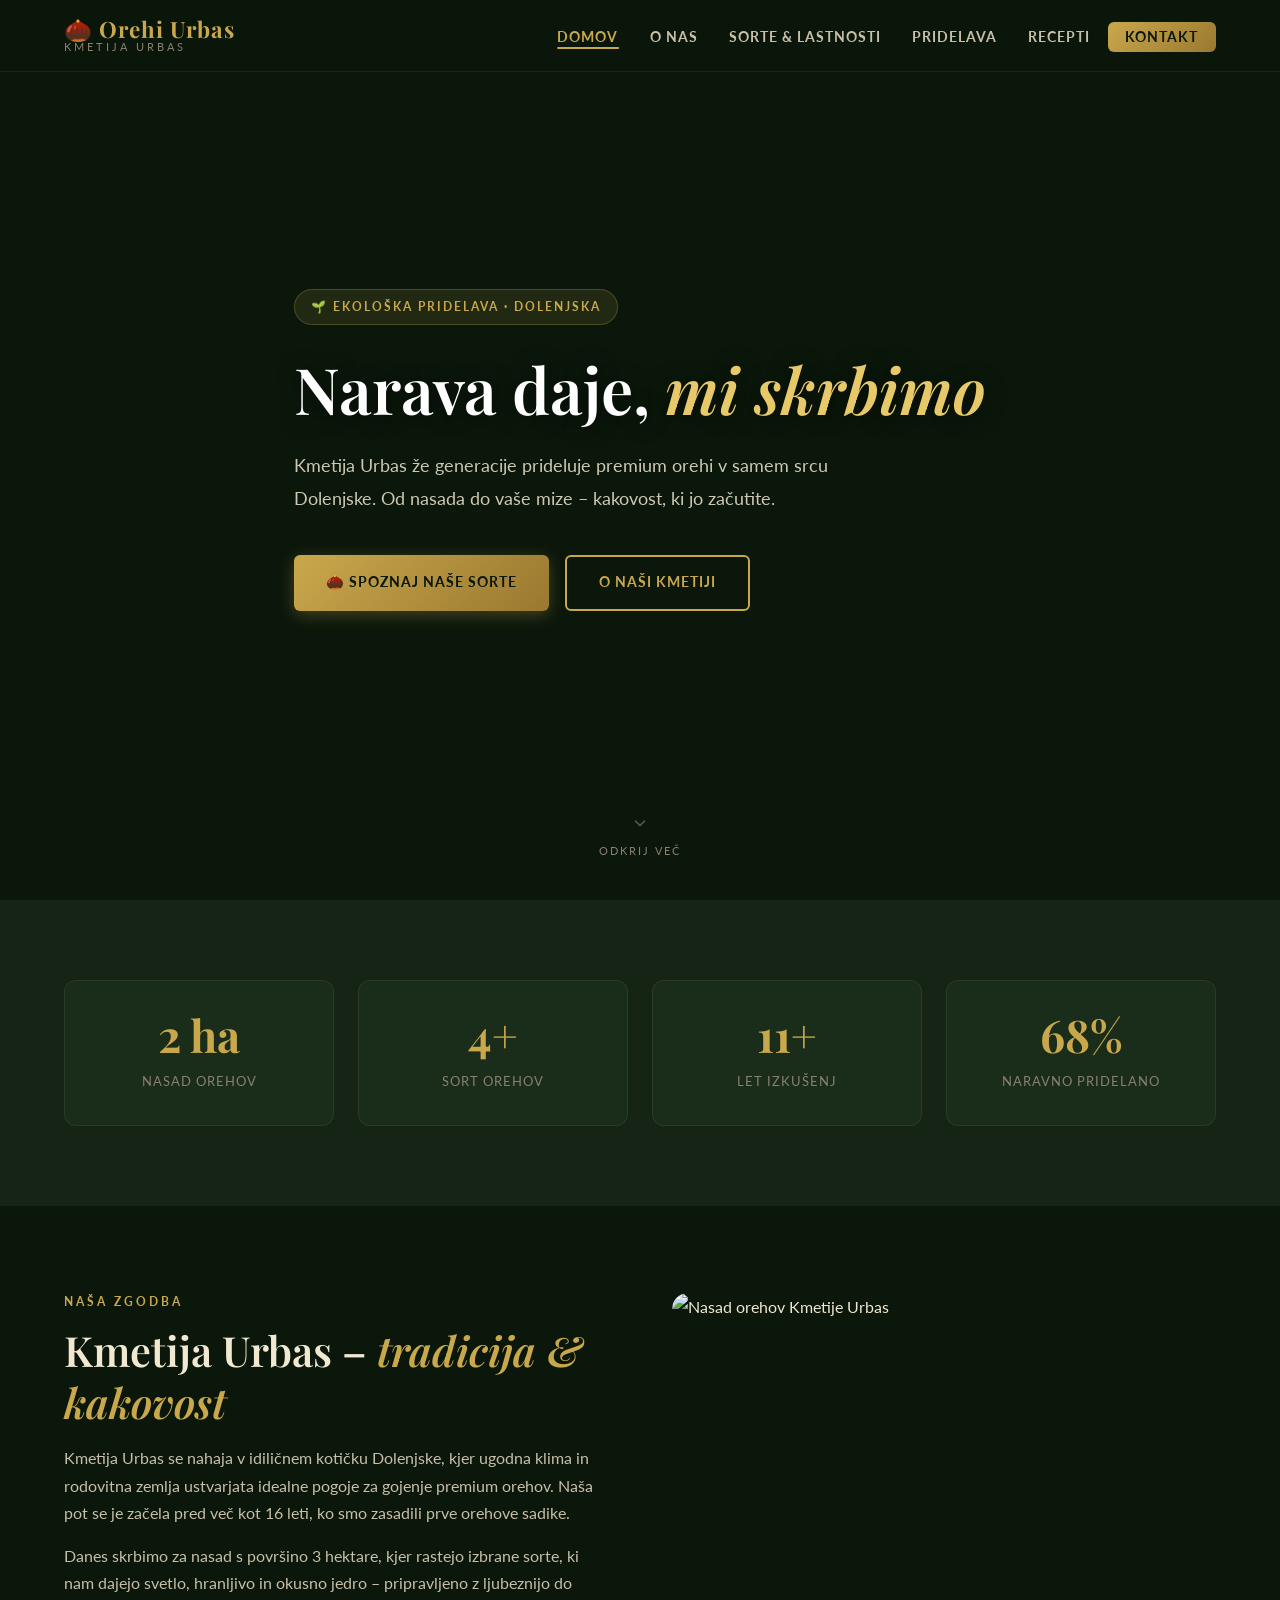
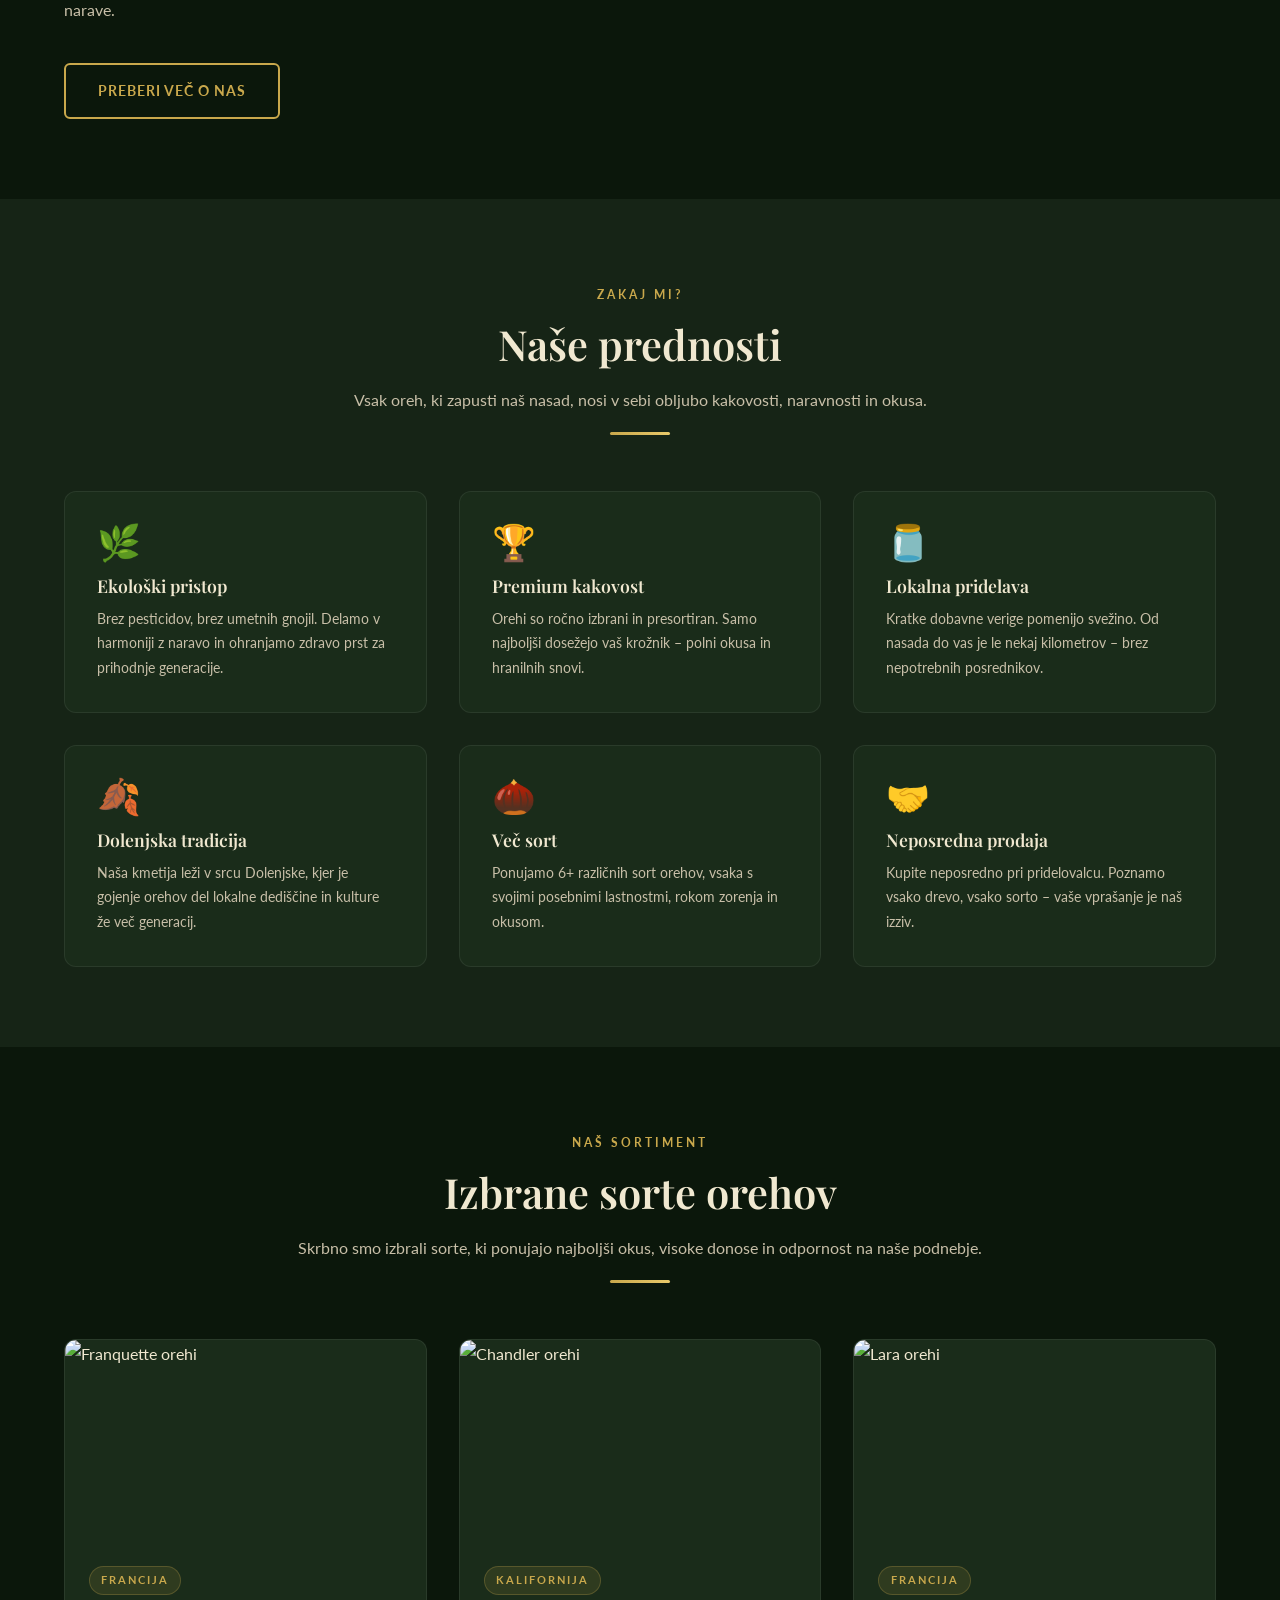
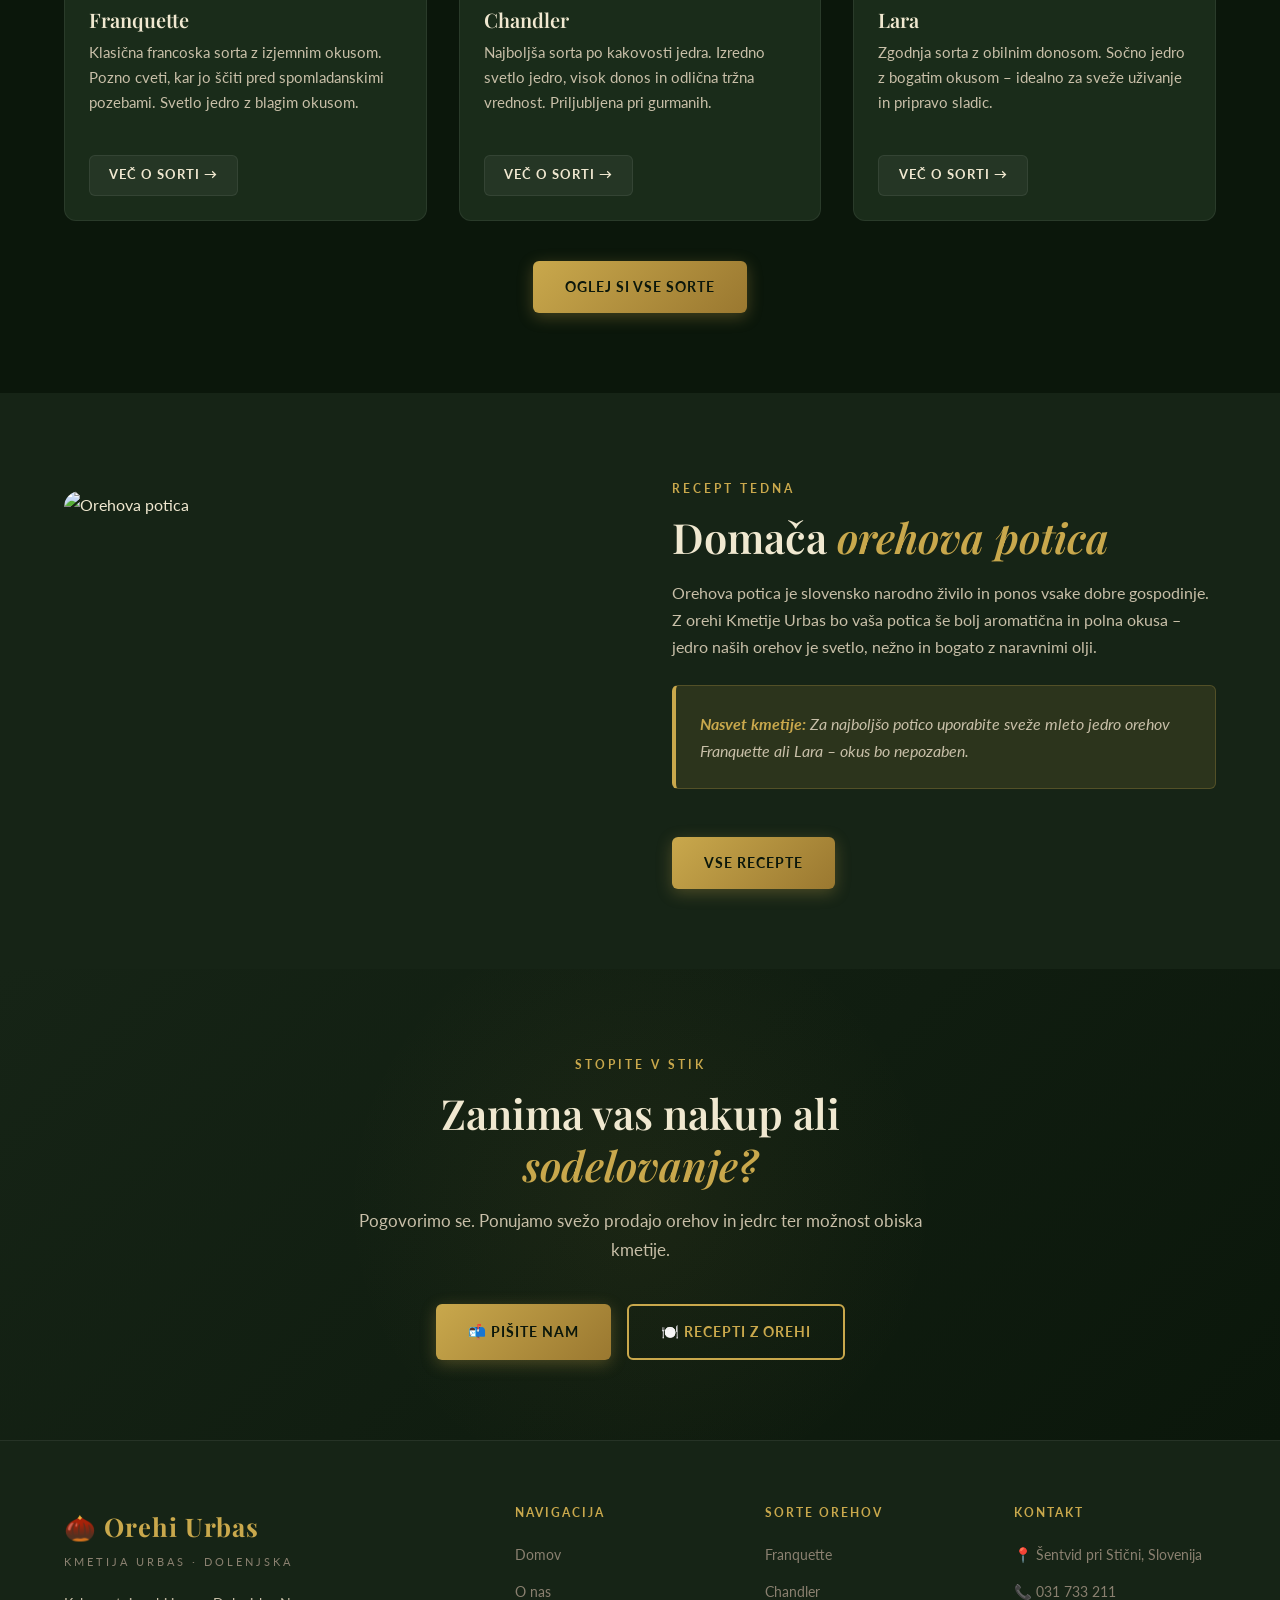
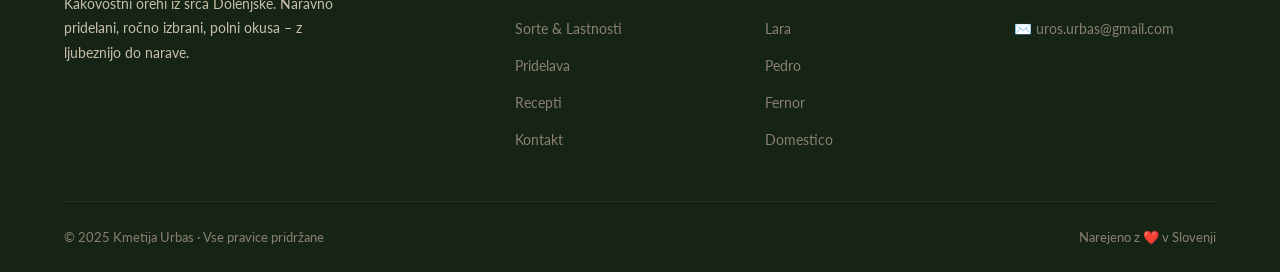
==== commit 5b0b42e9: "updated content" ====
--- a/index.html
+++ b/index.html
@@ -3,7 +3,7 @@
 <head>
     <meta charset="UTF-8">
     <meta name="viewport" content="width=device-width, initial-scale=1.0">
-    <meta name="description" content="Orehi Urbas – Kakovostni orehi iz srca Štajerske. Naravno pridelani, ročno izbrani, polni okusa.">
+    <meta name="description" content="Orehi Urbas – Kakovostni orehi iz srca Dolenjske. Naravno pridelani, ročno izbrani, polni okusa.">
     <title>Orehi Urbas – Domov</title>
     <link rel="stylesheet" href="css/style.css">
     <link rel="icon" type="image/svg+xml" href="data:image/svg+xml,<svg xmlns='http://www.w3.org/2000/svg' viewBox='0 0 100 100'><text y='.9em' font-size='90'>🌰</text></svg>">
@@ -37,10 +37,10 @@
     <div class="hero-overlay"></div>
     <div class="container">
         <div class="hero-content">
-            <div class="hero-badge">🌱 Ekološka pridelava · Štajerska</div>
+            <div class="hero-badge">🌱 Ekološka pridelava · Dolenjska</div>
             <h1 class="hero-title">Narava daje, <em>mi skrbimo</em></h1>
             <p class="hero-subtitle">
-                Kmetija Urbas že generacije prideluje premium orehi v samem srcu Štajerske.
+                Kmetija Urbas že generacije prideluje premium orehi v samem srcu Dolenjske.
                 Od nasada do vaše mize – kakovost, ki jo začutite.
             </p>
             <div class="hero-actions">
@@ -64,11 +64,11 @@
                 <span class="stat-label">Nasad orehov</span>
             </div>
             <div class="stat-item fade-in fade-in-delay-1">
-                <span class="stat-number" data-count="6" data-suffix="">6</span>
+                <span class="stat-number" data-count="6" data-suffix="+">6+</span>
                 <span class="stat-label">Sort orehov</span>
             </div>
             <div class="stat-item fade-in fade-in-delay-2">
-                <span class="stat-number" data-count="25" data-suffix="+">25+</span>
+                <span class="stat-number" data-count="16" data-suffix="+">16+</span>
                 <span class="stat-label">Let izkušenj</span>
             </div>
             <div class="stat-item fade-in fade-in-delay-3">
@@ -87,7 +87,7 @@
                 <span class="section-label">Naša zgodba</span>
                 <h2>Kmetija Urbas – <em style="font-style:italic; color:var(--accent)">tradicija & kakovost</em></h2>
                 <p style="margin-top:1rem;">
-                    Kmetija Urbas se nahaja v idiličnem kotičku Štajerske, kjer ugodna klima in rodovitna zemlja ustvarjata idealne pogoje za gojenje premium orehov. Naša pot se je začela pred več kot 25 leti, ko je dedek Franc zasadil prve orehove sadike.
+                    Kmetija Urbas se nahaja v idiličnem kotičku Dolenjske, kjer ugodna klima in rodovitna zemlja ustvarjata idealne pogoje za gojenje premium orehov. Naša pot se je začela pred več kot 16 leti, ko smo zasadili prve orehove sadike.
                 </p>
                 <p>
                     Danes skrbimo za nasad s površino 3 hektare, kjer rastejo izbrane sorte, ki nam dajejo svetlo, hranljivo in okusno jedro – pripravljeno z ljubeznijo do narave.
@@ -132,14 +132,14 @@
                 <p>Kratke dobavne verige pomenijo svežino. Od nasada do vas je le nekaj kilometrov – brez nepotrebnih posrednikov.</p>
             </div>
             <div class="feature-box fade-in">
-                <div class="feature-icon">💧</div>
-                <h3>Orehovo olje</h3>
-                <p>Hladno stiskano orehovo olje iz naših orehov – bogato z omega-3 maščobnimi kislinami in izjemnega okusa.</p>
+                <div class="feature-icon">🍂</div>
+                <h3>Dolenjska tradicija</h3>
+                <p>Naša kmetija leži v srcu Dolenjske, kjer je gojenje orehov del lokalne dediščine in kulture že več generacij.</p>
             </div>
             <div class="feature-box fade-in fade-in-delay-1">
                 <div class="feature-icon">🌰</div>
                 <h3>Več sort</h3>
-                <p>Ponujamo 6 različnih sort orehov, vsaka s svojimi posebnimi lastnostmi, rokom zorenja in okusom.</p>
+                <p>Ponujamo 6+ različnih sort orehov, vsaka s svojimi posebnimi lastnostmi, rokom zorenja in okusom.</p>
             </div>
             <div class="feature-box fade-in fade-in-delay-2">
                 <div class="feature-icon">🤝</div>
@@ -227,7 +227,7 @@
         <div class="cta-content fade-in">
             <span class="section-label">Stopite v stik</span>
             <h2>Zanima vas nakup ali <em style="font-style:italic; color:var(--accent)">sodelovanje?</em></h2>
-            <p>Pogovorimo se. Ponujamo svežo prodajo orehov, orehovo olje in možnost obiska kmetije.</p>
+            <p>Pogovorimo se. Ponujamo svežo prodajo orehov in jedrc ter možnost obiska kmetije.</p>
             <div class="cta-buttons">
                 <a href="kontakt.html" class="btn btn-primary">📬 Pišite nam</a>
                 <a href="recepti.html" class="btn btn-outline">🍽️ Recepti z orehi</a>
@@ -242,8 +242,8 @@
         <div class="footer-grid">
             <div class="footer-brand">
                 <span class="nav-logo-main">🌰 Orehi Urbas</span>
-                <span class="nav-logo-sub">Kmetija Urbas · Štajerska</span>
-                <p>Kakovostni orehi iz srca Štajerske. Naravno pridelani, ročno izbrani, polni okusa – z ljubeznijo do narave.</p>
+                <span class="nav-logo-sub">Kmetija Urbas · Dolenjska</span>
+                <p>Kakovostni orehi iz srca Dolenjske. Naravno pridelani, ročno izbrani, polni okusa – z ljubeznijo do narave.</p>
             </div>
             <div class="footer-col">
                 <h4>Navigacija</h4>
@@ -270,9 +270,9 @@
             <div class="footer-col">
                 <h4>Kontakt</h4>
                 <ul>
-                    <li><a href="kontakt.html">📍 Štajerska, Slovenija</a></li>
-                    <li><a href="tel:+38640123456">📞 +386 40 123 456</a></li>
-                    <li><a href="mailto:info@orehiurbas.si">✉️ info@orehiurbas.si</a></li>
+                    <li><a href="kontakt.html">📍 Šentvid pri Stični, Slovenija</a></li>
+                    <li><a href="tel:031733211">📞 031 733 211</a></li>
+                    <li><a href="mailto:uros.urbas@gmail.com">✉️ uros.urbas@gmail.com</a></li>
                 </ul>
             </div>
         </div>
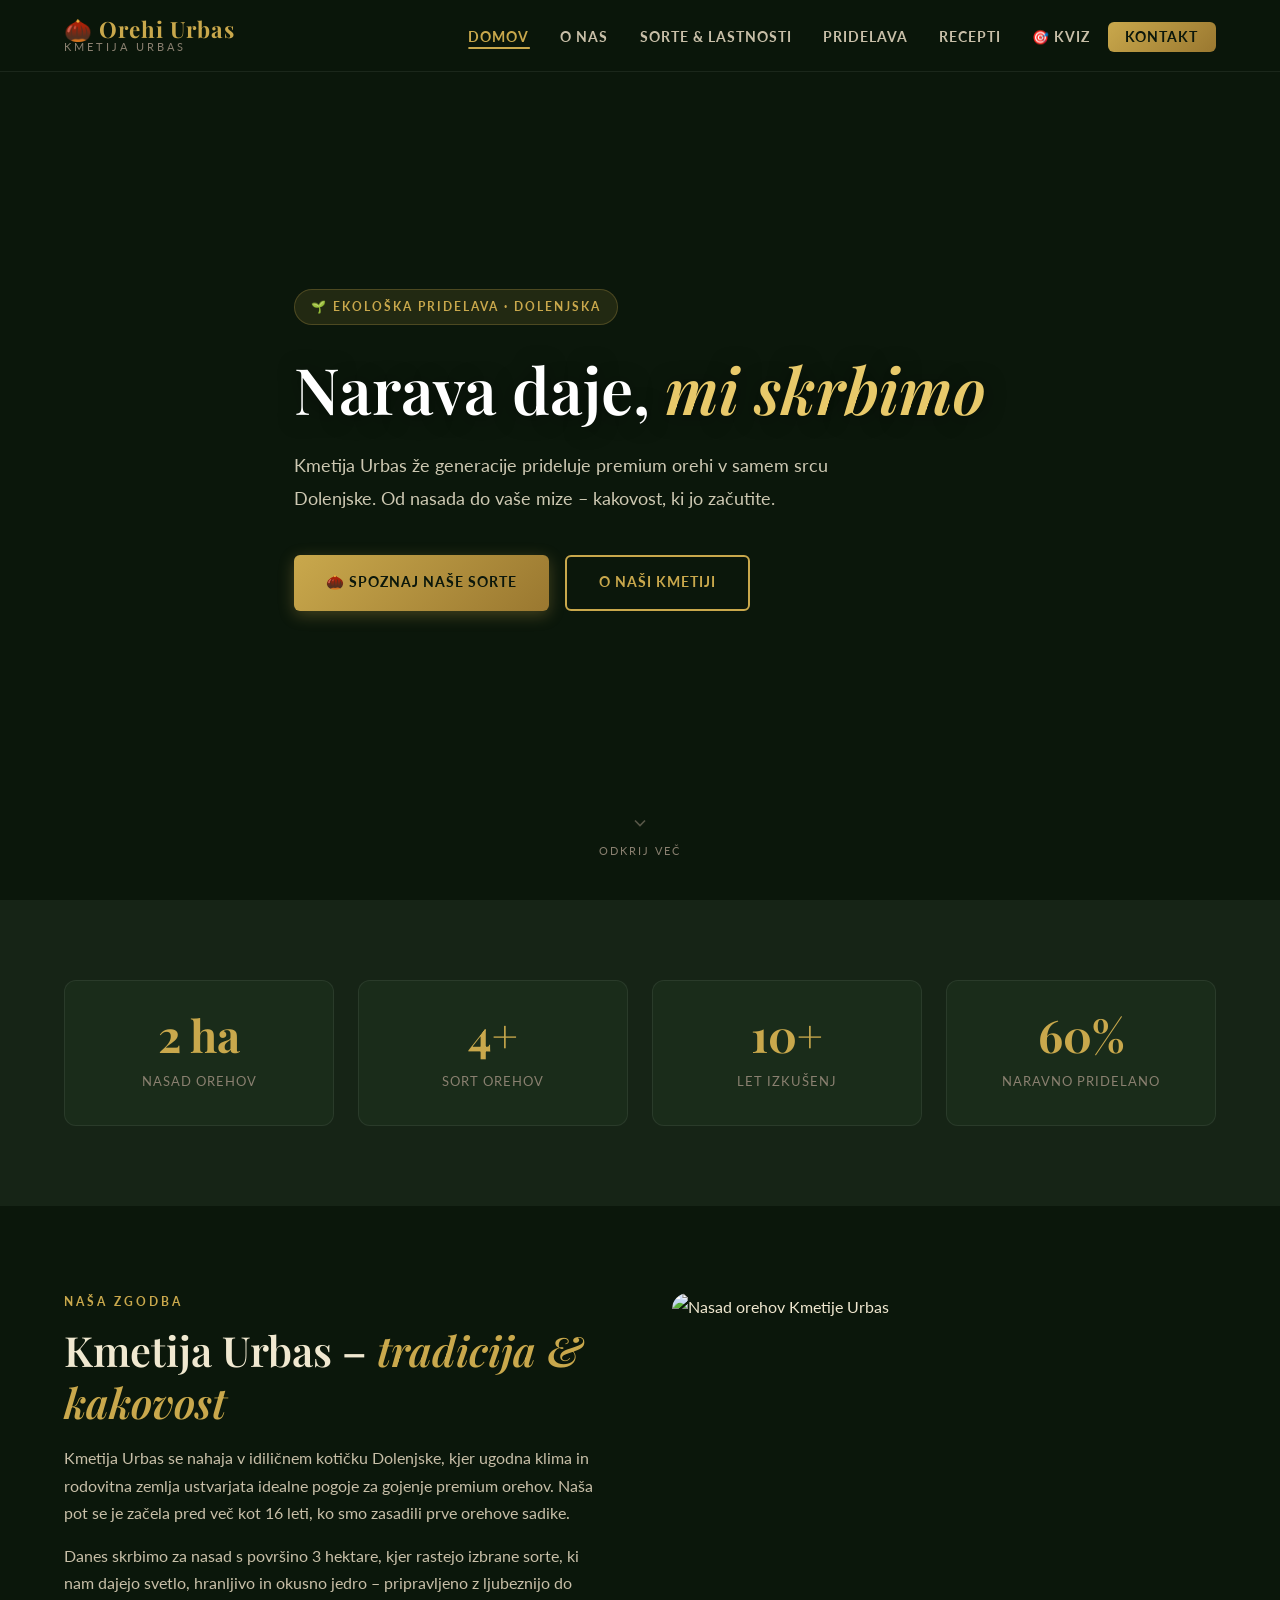
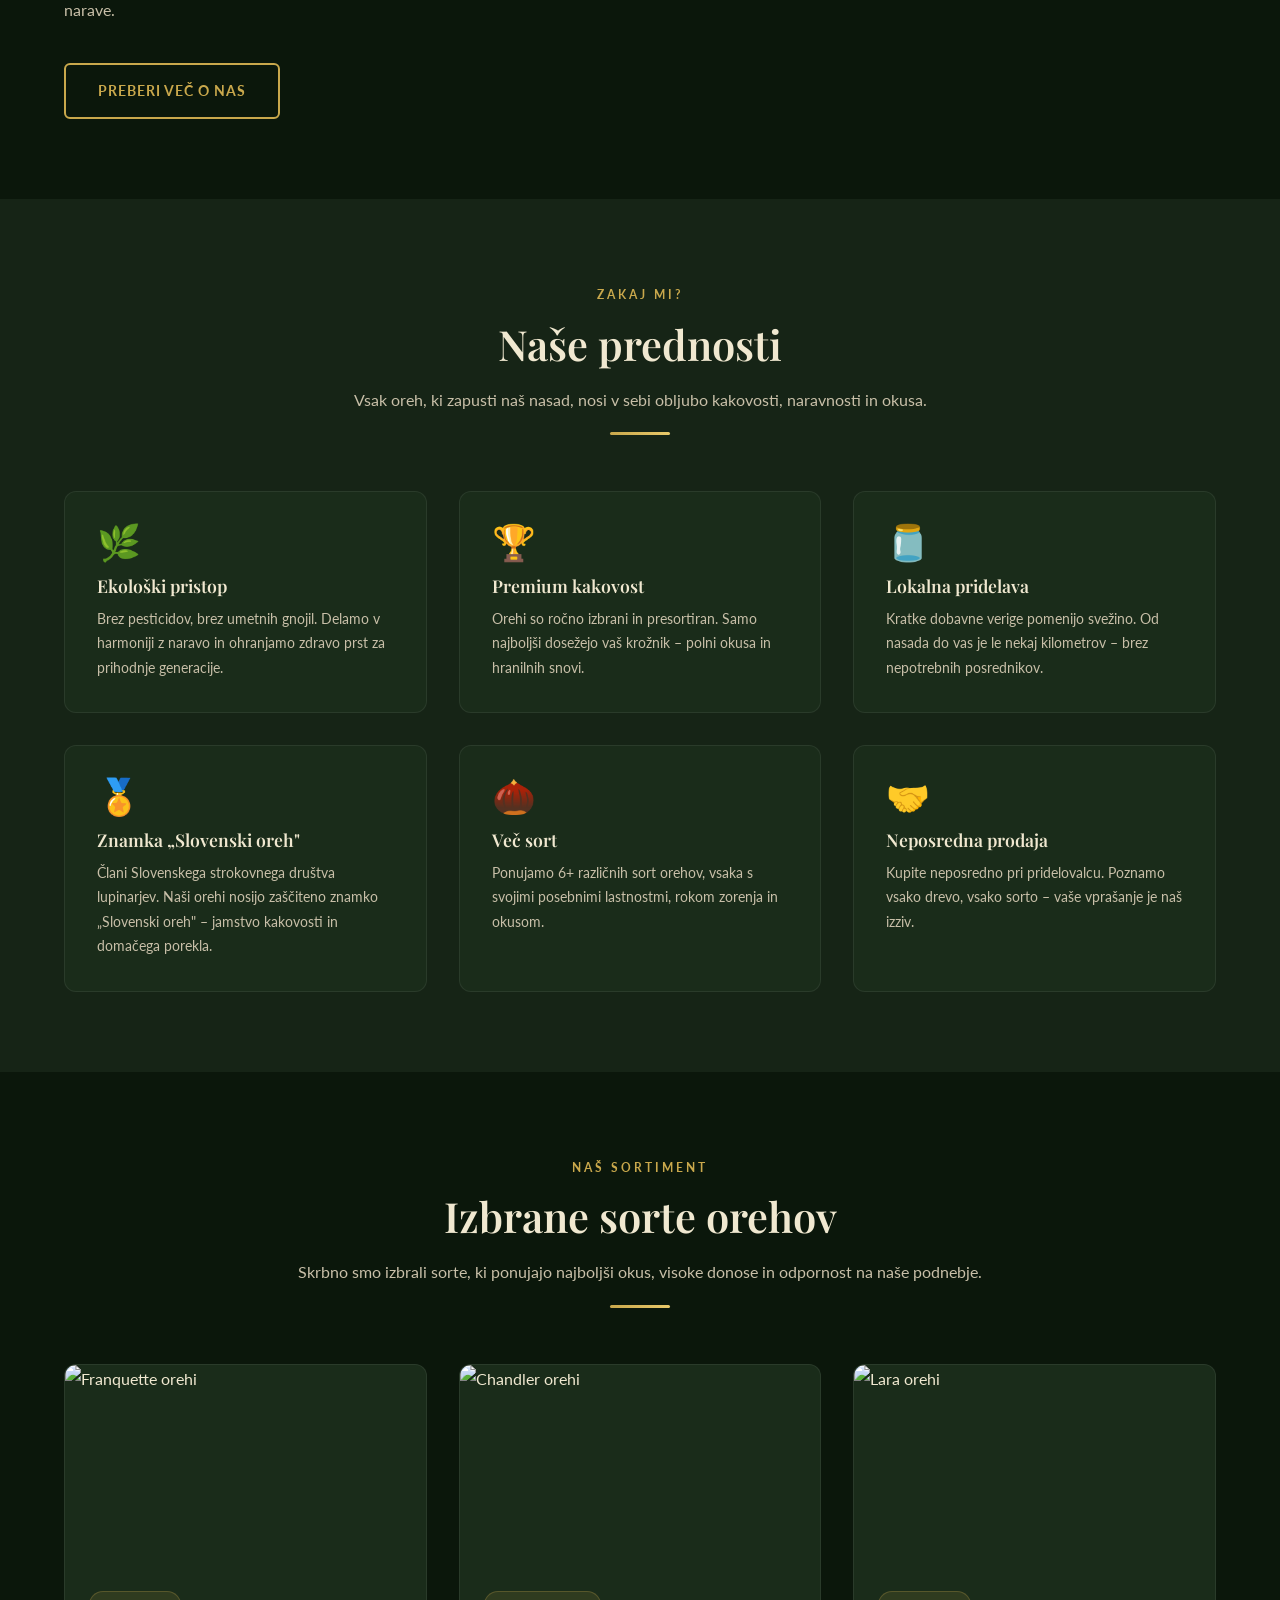
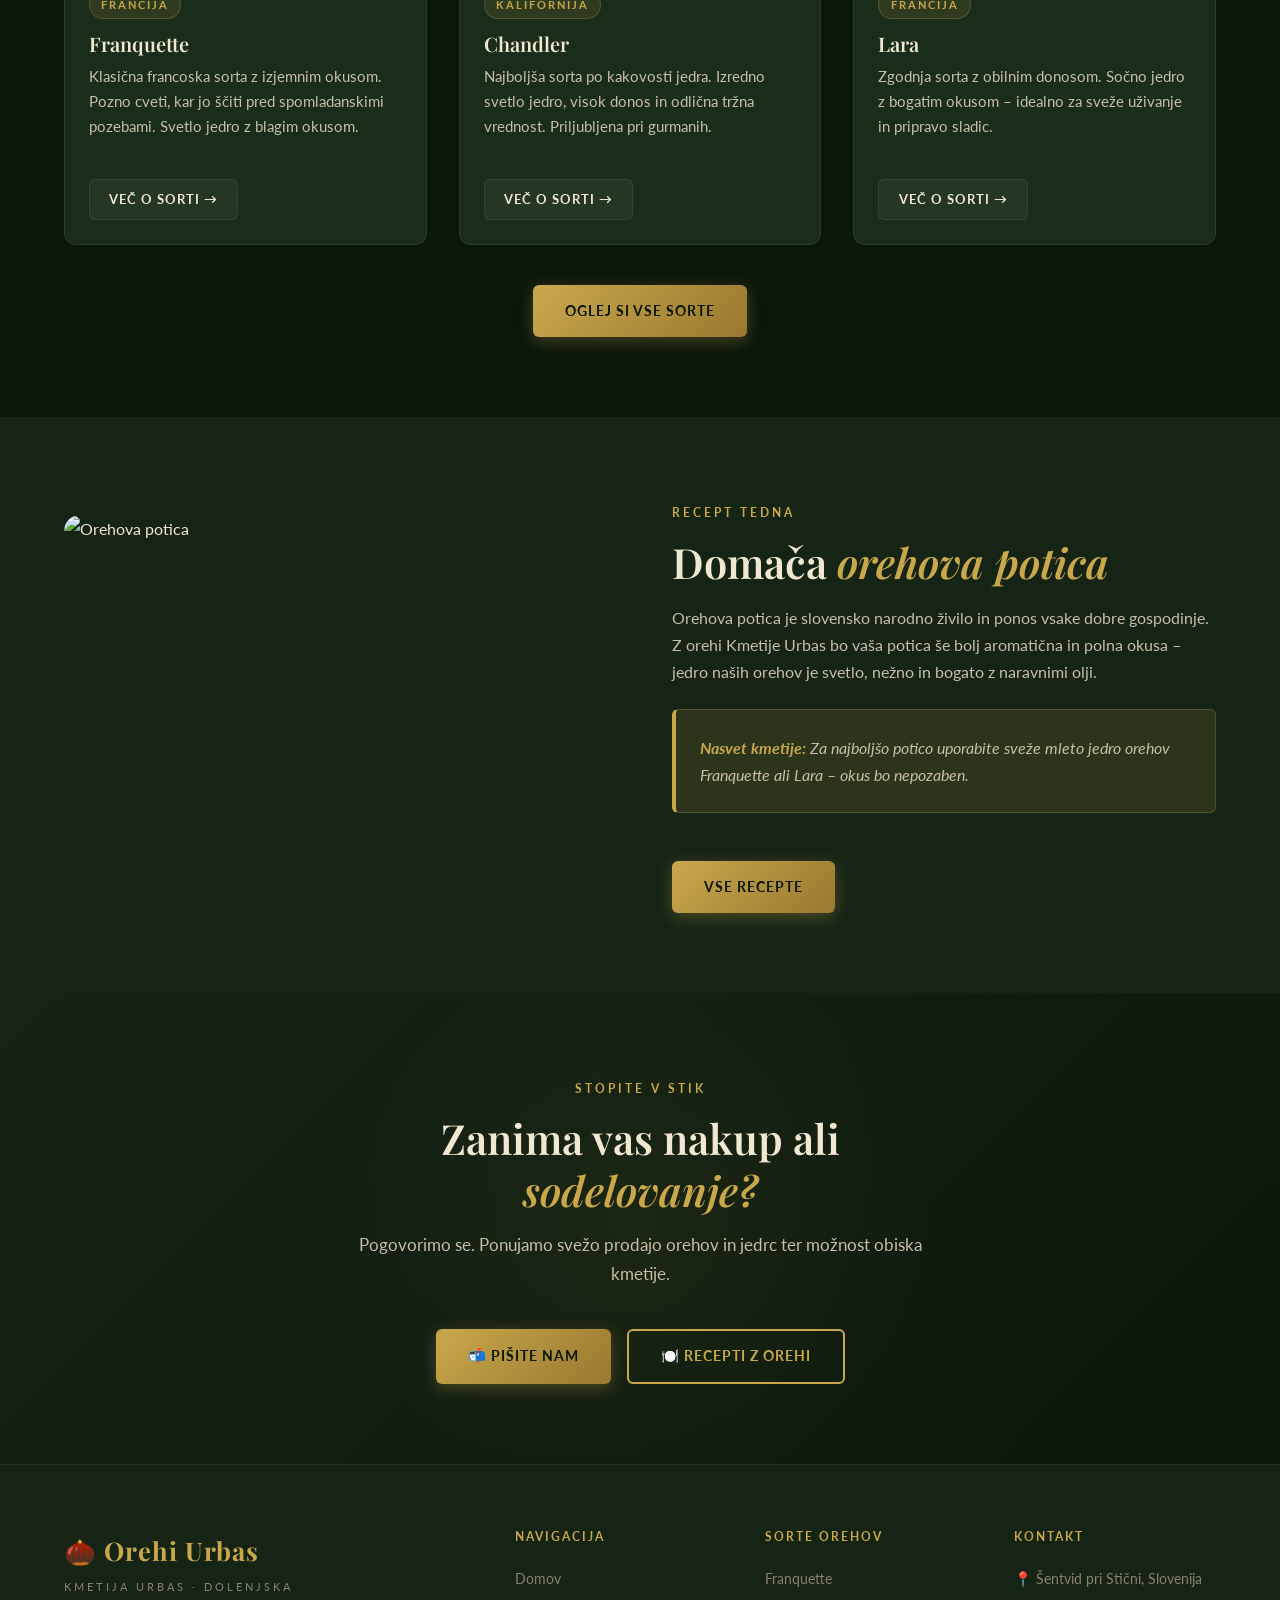
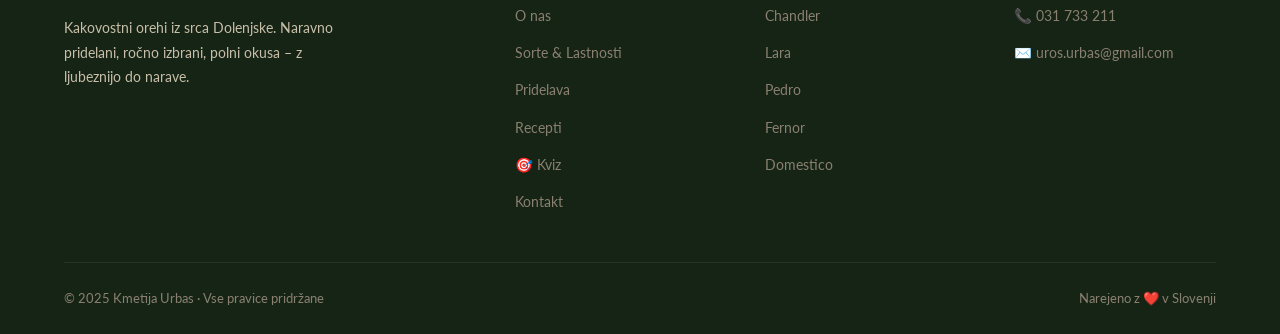
==== commit 6e780510: "Add quiz page and update navigation links across the website updated content" ====
--- a/index.html
+++ b/index.html
@@ -26,6 +26,7 @@
             <li><a href="orehi.html">Sorte & Lastnosti</a></li>
             <li><a href="pridelava.html">Pridelava</a></li>
             <li><a href="recepti.html">Recepti</a></li>
+            <li><a href="kviz.html">🎯 Kviz</a></li>
             <li><a href="kontakt.html" class="nav-cta">Kontakt</a></li>
         </ul>
     </div>
@@ -132,9 +133,9 @@
                 <p>Kratke dobavne verige pomenijo svežino. Od nasada do vas je le nekaj kilometrov – brez nepotrebnih posrednikov.</p>
             </div>
             <div class="feature-box fade-in">
-                <div class="feature-icon">🍂</div>
-                <h3>Dolenjska tradicija</h3>
-                <p>Naša kmetija leži v srcu Dolenjske, kjer je gojenje orehov del lokalne dediščine in kulture že več generacij.</p>
+                <div class="feature-icon">🏅</div>
+                <h3>Znamka „Slovenski oreh"</h3>
+                <p>Člani Slovenskega strokovnega društva lupinarjev. Naši orehi nosijo zaščiteno znamko „Slovenski oreh" – jamstvo kakovosti in domačega porekla.</p>
             </div>
             <div class="feature-box fade-in fade-in-delay-1">
                 <div class="feature-icon">🌰</div>
@@ -253,6 +254,7 @@
                     <li><a href="orehi.html">Sorte & Lastnosti</a></li>
                     <li><a href="pridelava.html">Pridelava</a></li>
                     <li><a href="recepti.html">Recepti</a></li>
+                    <li><a href="kviz.html">🎯 Kviz</a></li>
                     <li><a href="kontakt.html">Kontakt</a></li>
                 </ul>
             </div>
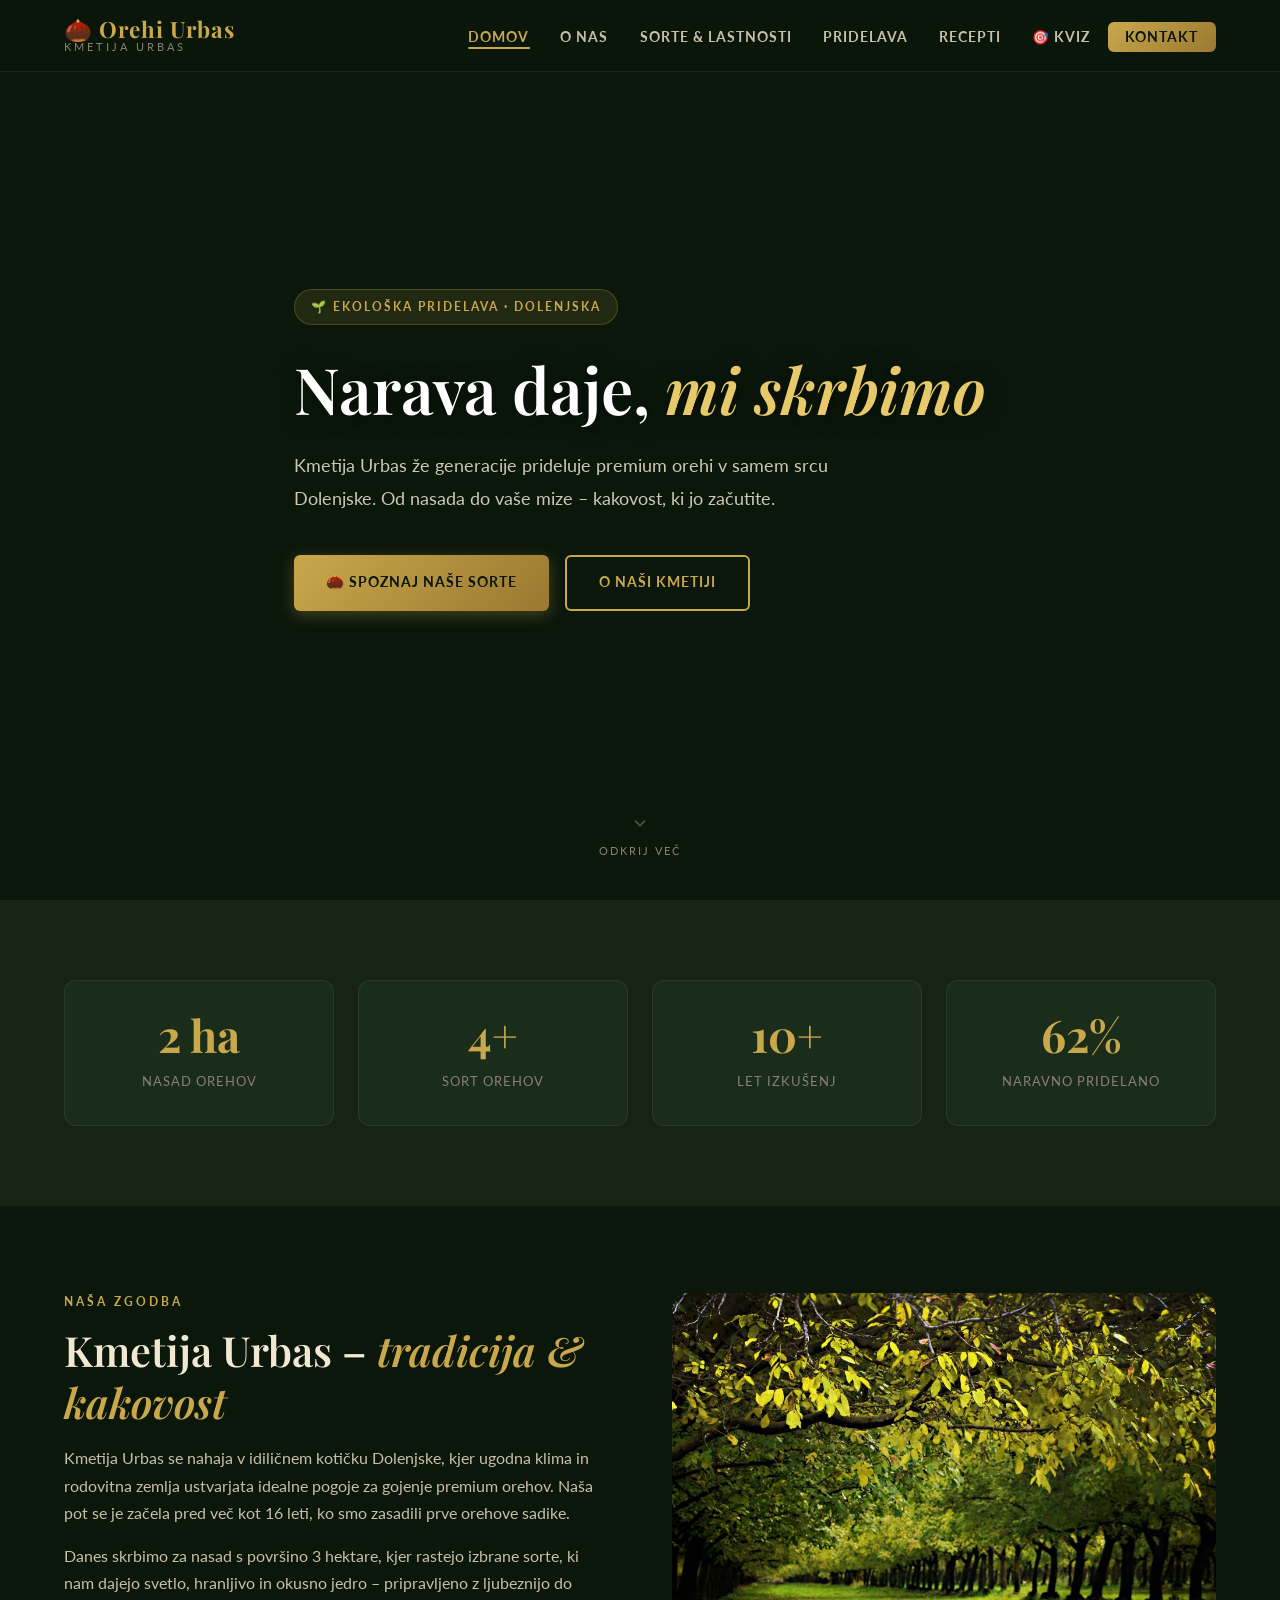
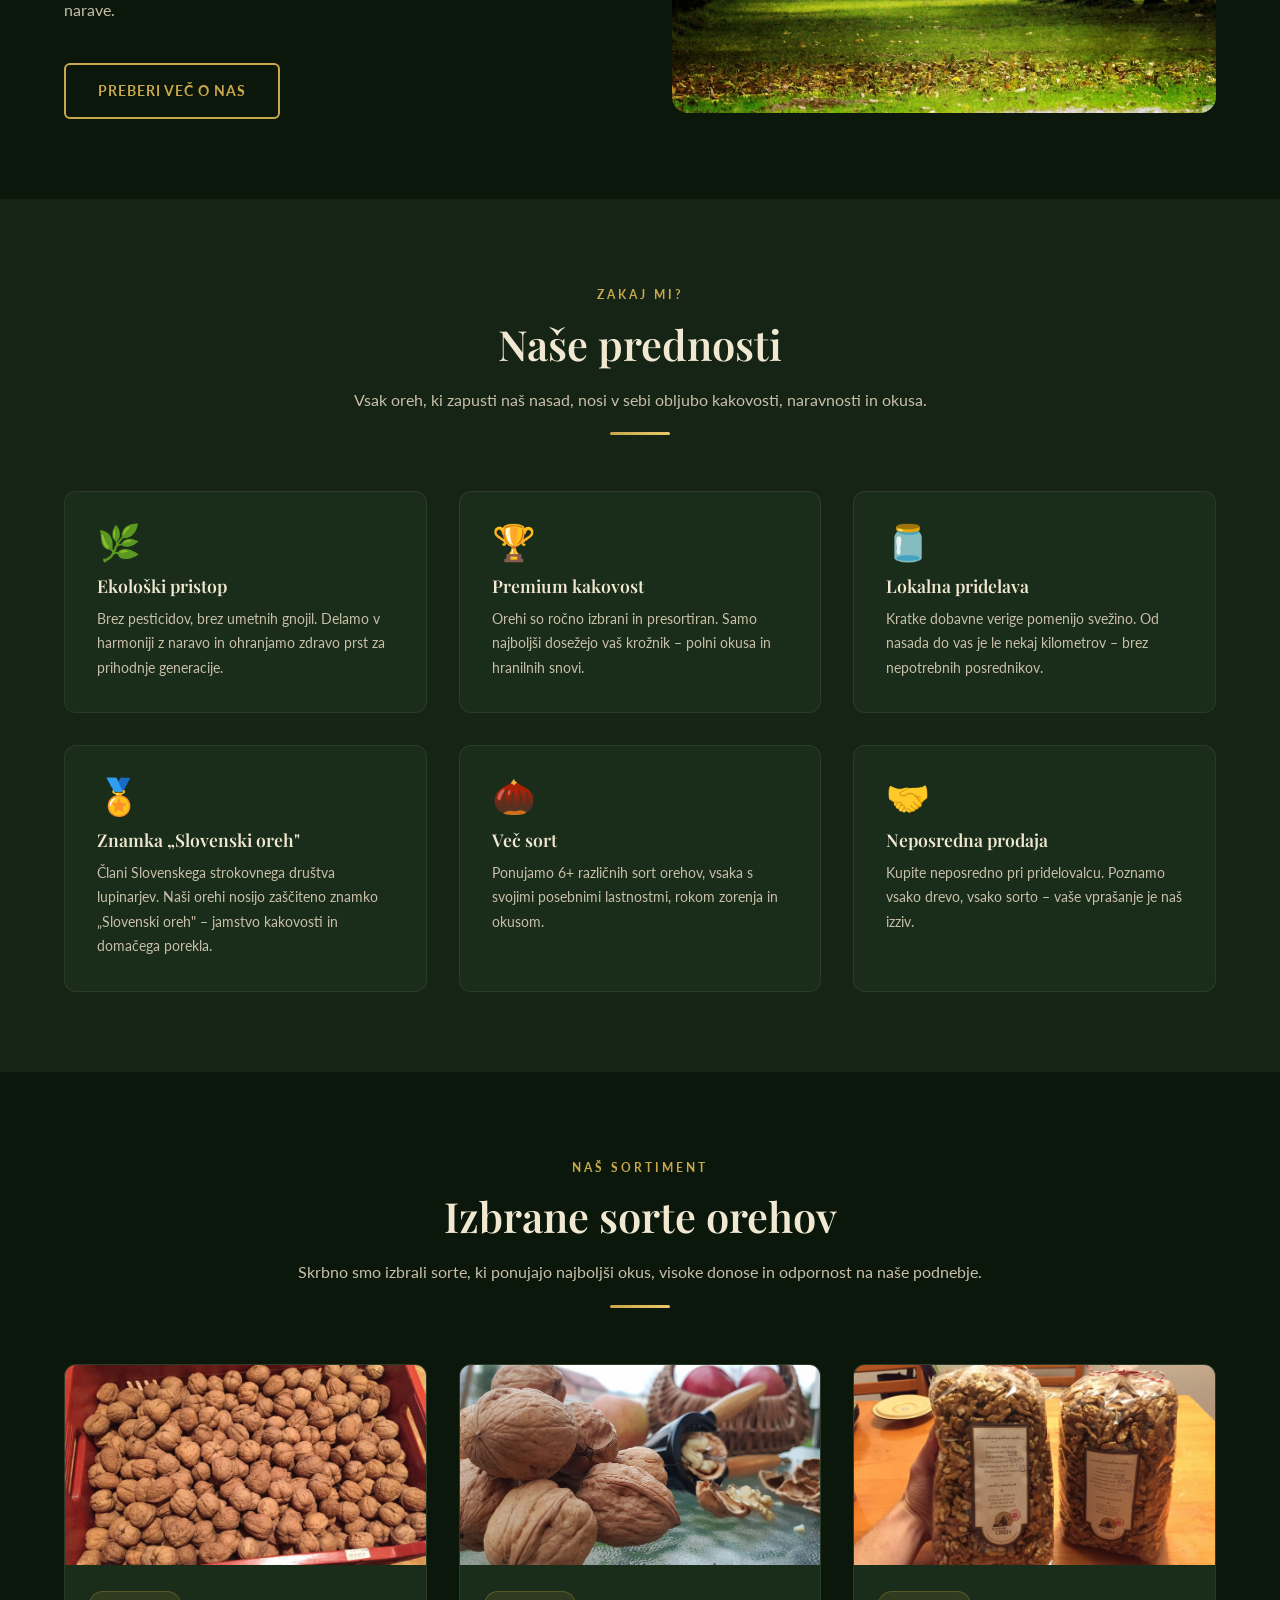
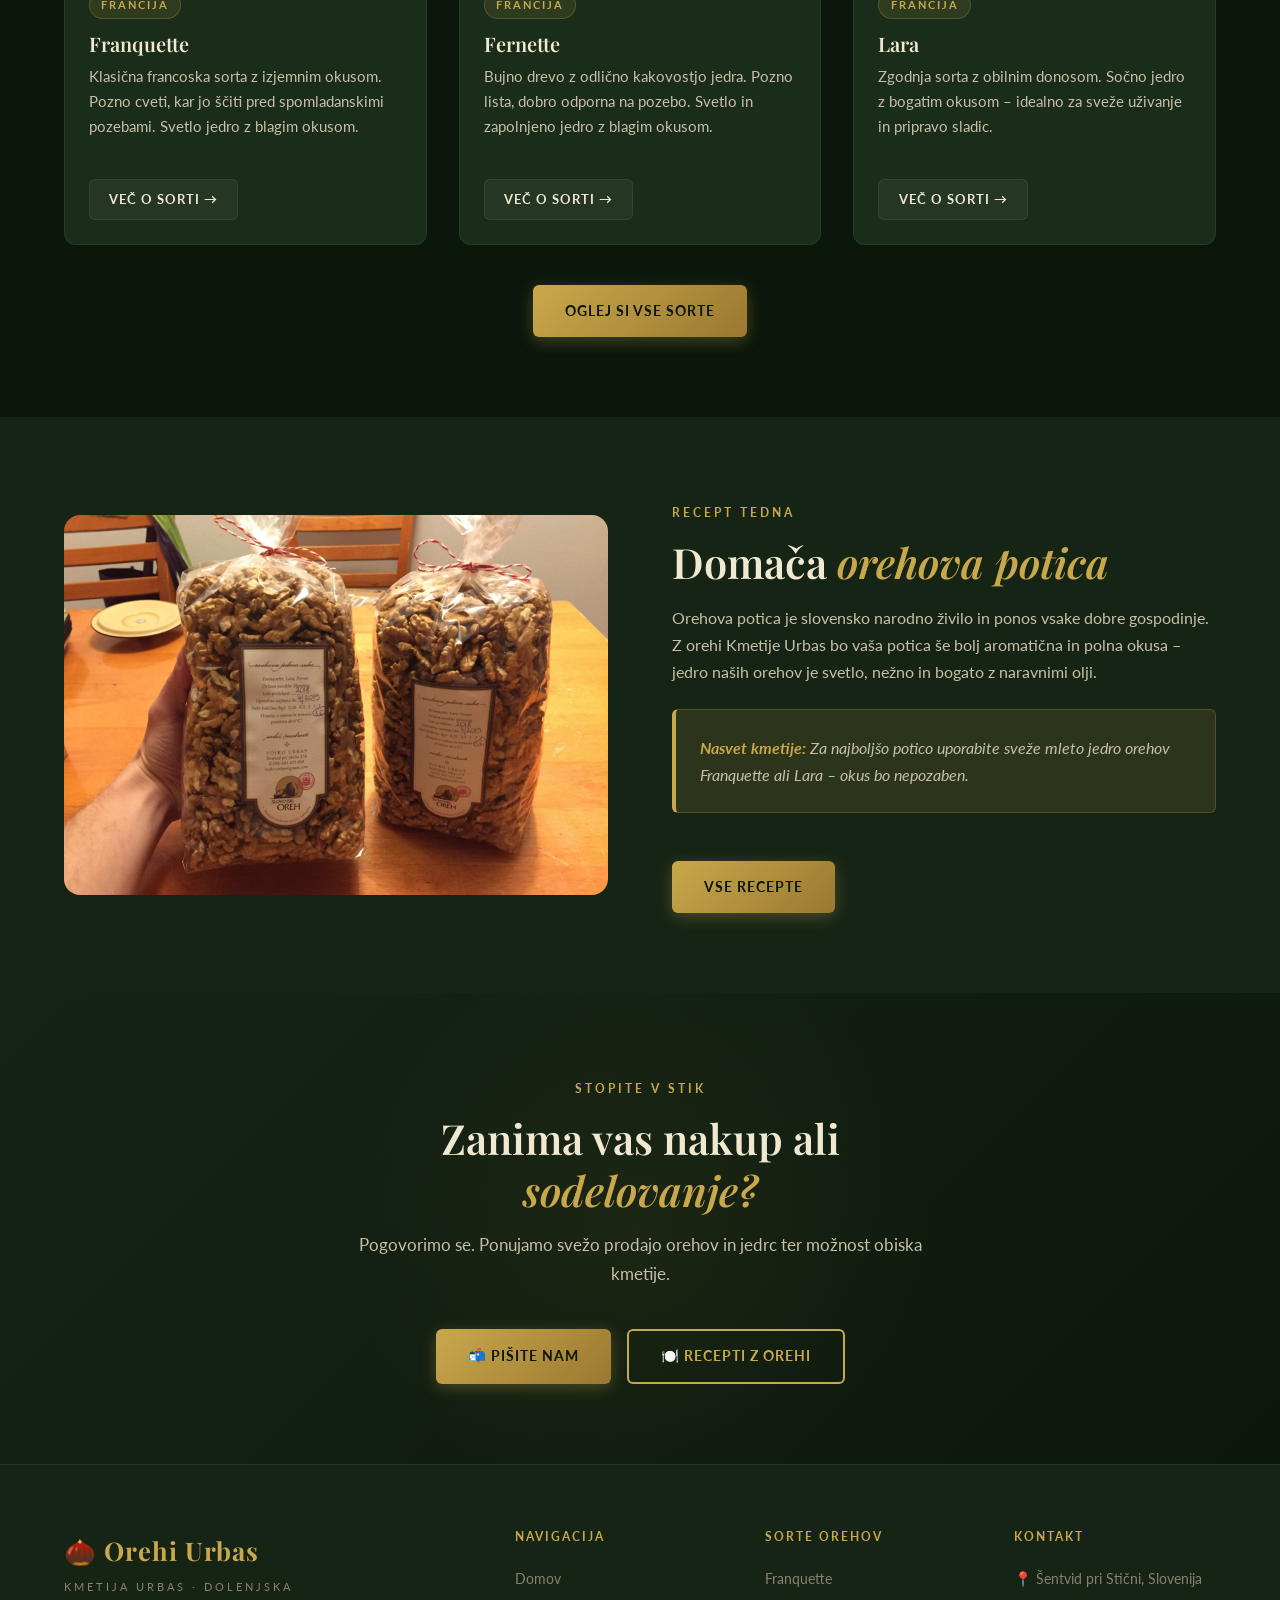
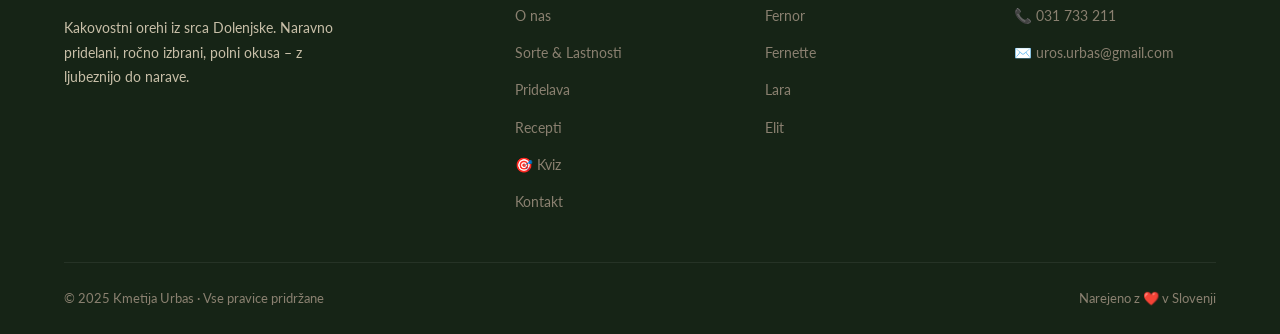
==== commit 650490ba: "Round 3: fix varieties, real images, RTV card, Teden Mozganov - Replace Chandler/Pedro/Domestico wit" ====
--- a/index.html
+++ b/index.html
@@ -97,7 +97,7 @@
             </div>
             <div class="fade-in fade-in-delay-1">
                 <img
-                    src="https://picsum.photos/seed/walnut-farm/700/500"
+                    src="images/generičen_nasad.jpg"
                     alt="Nasad orehov Kmetije Urbas"
                     style="width:100%; border-radius:16px; object-fit:cover; height:420px;"
                     loading="lazy"
@@ -162,7 +162,7 @@
         </div>
         <div class="grid-3">
             <div class="variety-card fade-in">
-                <img src="https://picsum.photos/seed/walnut-franquette/600/300" alt="Franquette orehi" class="variety-img" loading="lazy">
+                <img src="images/orehi_v_lupini.jpg" alt="Franquette orehi" class="variety-img" loading="lazy">
                 <div class="variety-body">
                     <span class="variety-badge">Francija</span>
                     <h3>Franquette</h3>
@@ -171,16 +171,16 @@
                 </div>
             </div>
             <div class="variety-card fade-in fade-in-delay-1">
-                <img src="https://picsum.photos/seed/walnut-chandler/600/300" alt="Chandler orehi" class="variety-img" loading="lazy">
+                <img src="images/orehi_v_lupini%202.jpg" alt="Fernette orehi" class="variety-img" loading="lazy">
                 <div class="variety-body">
-                    <span class="variety-badge">Kalifornija</span>
-                    <h3>Chandler</h3>
-                    <p class="card-text">Najboljša sorta po kakovosti jedra. Izredno svetlo jedro, visok donos in odlična tržna vrednost. Priljubljena pri gurmanih.</p>
+                    <span class="variety-badge">Francija</span>
+                    <h3>Fernette</h3>
+                    <p class="card-text">Bujno drevo z odlično kakovostjo jedra. Pozno lista, dobro odporna na pozebo. Svetlo in zapolnjeno jedro z blagim okusom.</p>
                     <a href="orehi.html" class="btn btn-ghost mt-3" style="padding:0.55rem 1.2rem; font-size:0.8rem;">Več o sorti →</a>
                 </div>
             </div>
             <div class="variety-card fade-in fade-in-delay-2">
-                <img src="https://picsum.photos/seed/walnut-lara/600/300" alt="Lara orehi" class="variety-img" loading="lazy">
+                <img src="images/orehova_jedrca.jpg" alt="Lara orehi" class="variety-img" loading="lazy">
                 <div class="variety-body">
                     <span class="variety-badge">Francija</span>
                     <h3>Lara</h3>
@@ -201,7 +201,7 @@
         <div class="grid-2" style="align-items:center; gap:4rem;">
             <div class="fade-in">
                 <img
-                    src="https://picsum.photos/seed/walnut-potica/700/500"
+                    src="images/orehova_jedrca.jpg"
                     alt="Orehova potica"
                     style="width:100%; border-radius:16px; object-fit:cover; height:380px;"
                     loading="lazy"
@@ -262,11 +262,10 @@
                 <h4>Sorte orehov</h4>
                 <ul>
                     <li><a href="orehi.html">Franquette</a></li>
-                    <li><a href="orehi.html">Chandler</a></li>
+                    <li><a href="orehi.html">Fernor</a></li>
+                    <li><a href="orehi.html">Fernette</a></li>
                     <li><a href="orehi.html">Lara</a></li>
-                    <li><a href="orehi.html">Pedro</a></li>
-                    <li><a href="orehi.html">Fernor</a></li>
-                    <li><a href="orehi.html">Domestico</a></li>
+                    <li><a href="orehi.html">Elit</a></li>
                 </ul>
             </div>
             <div class="footer-col">
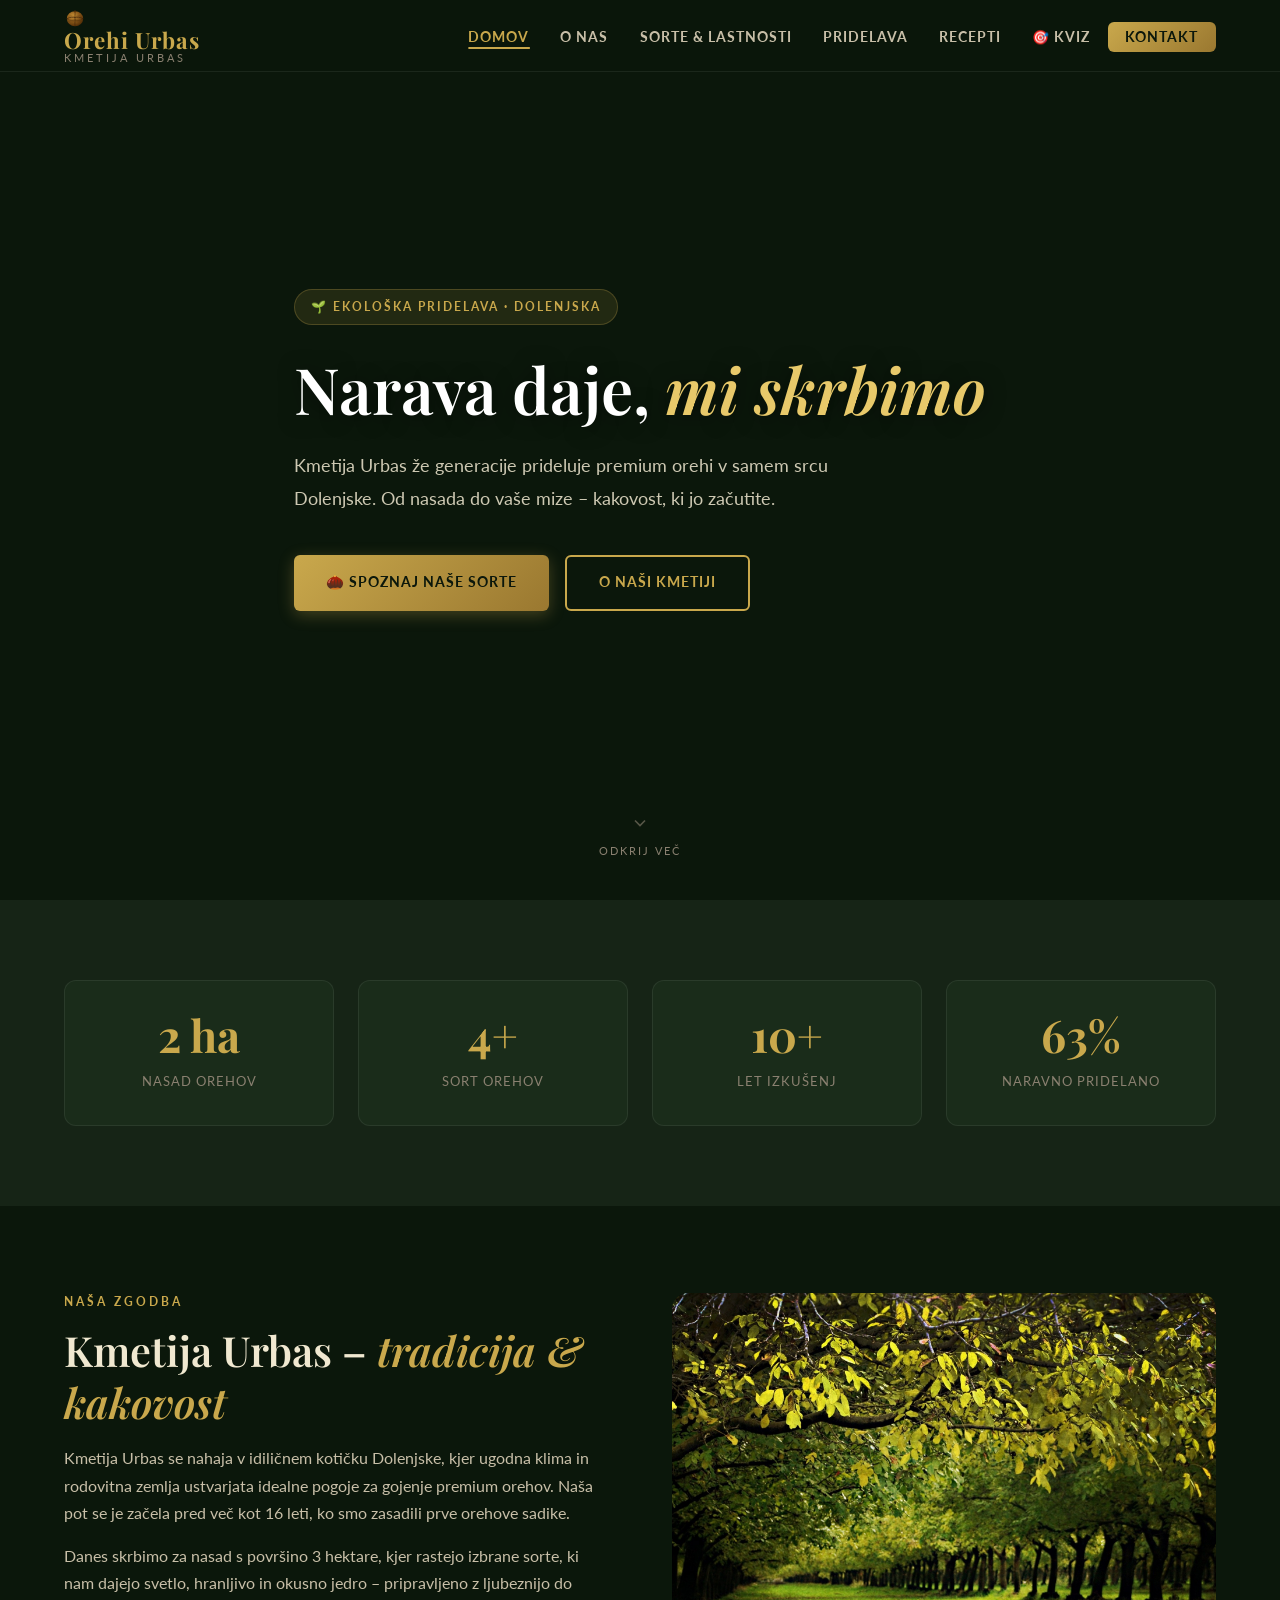
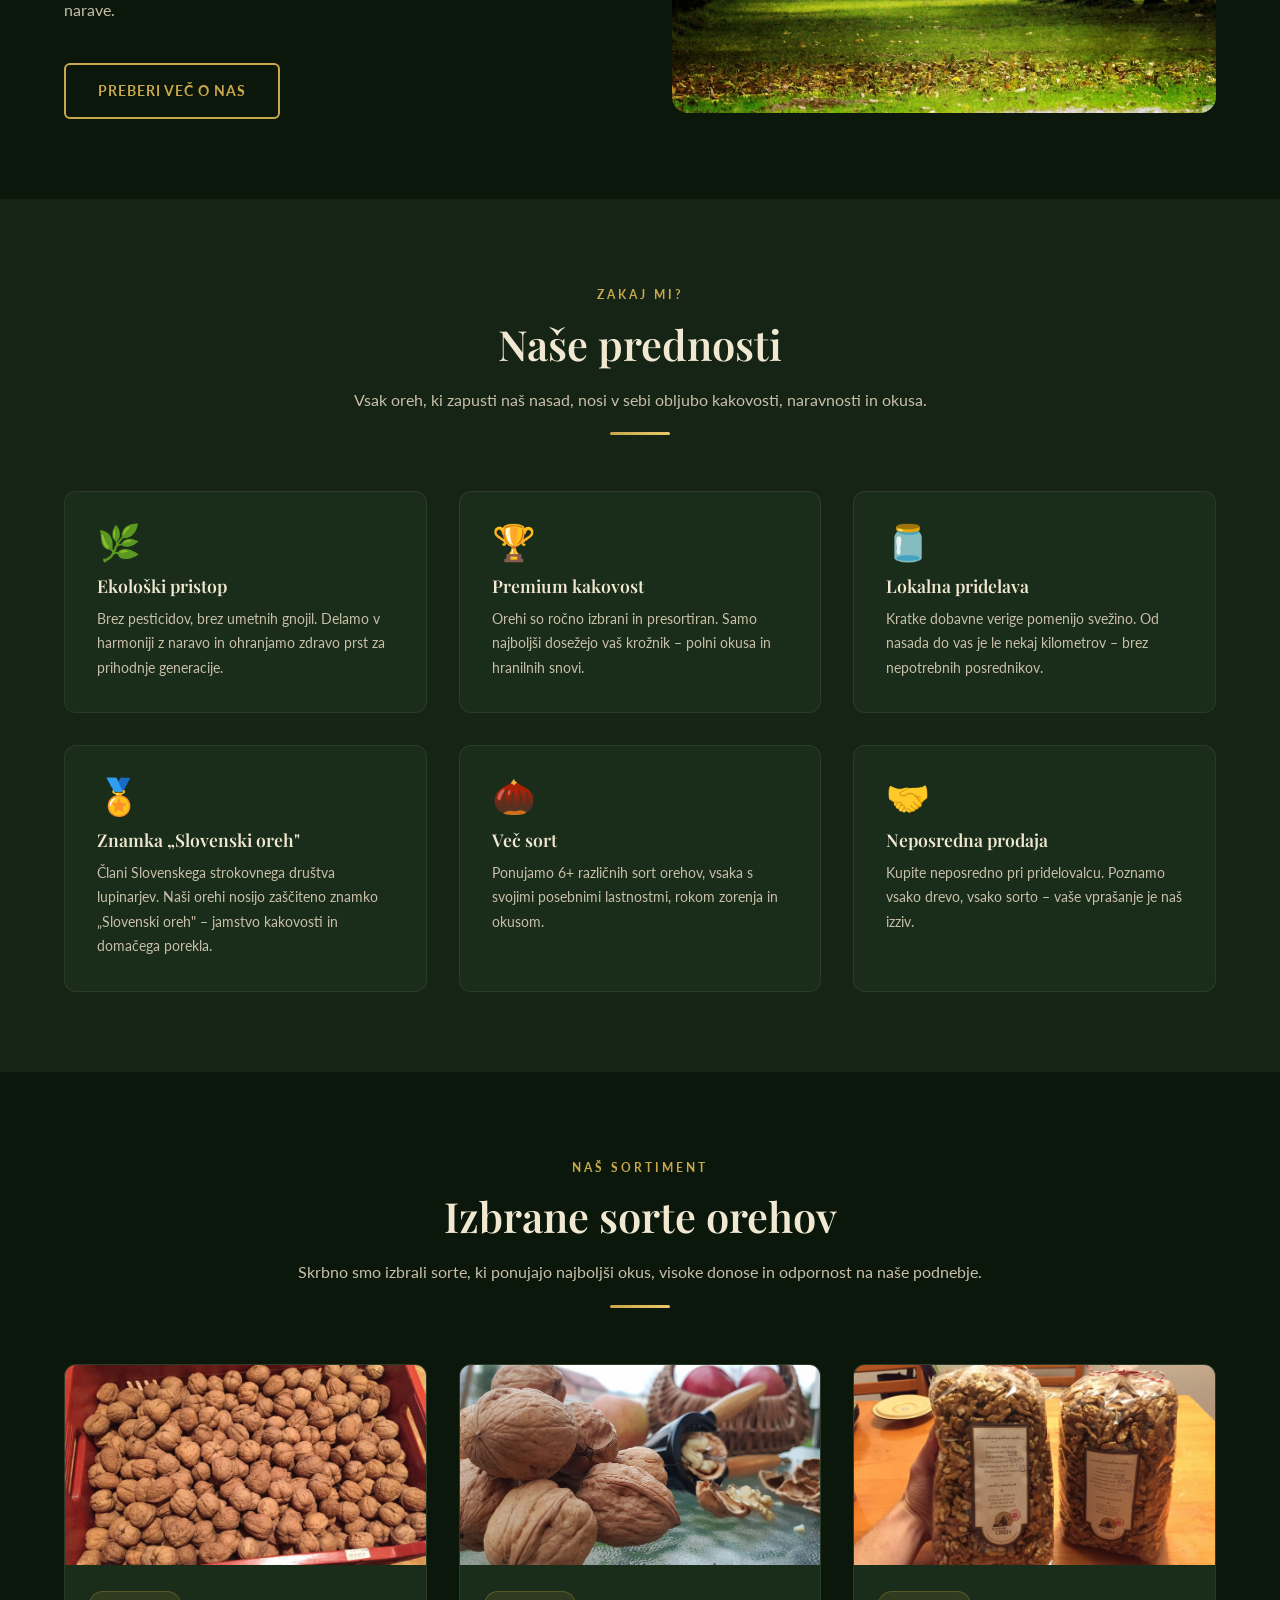
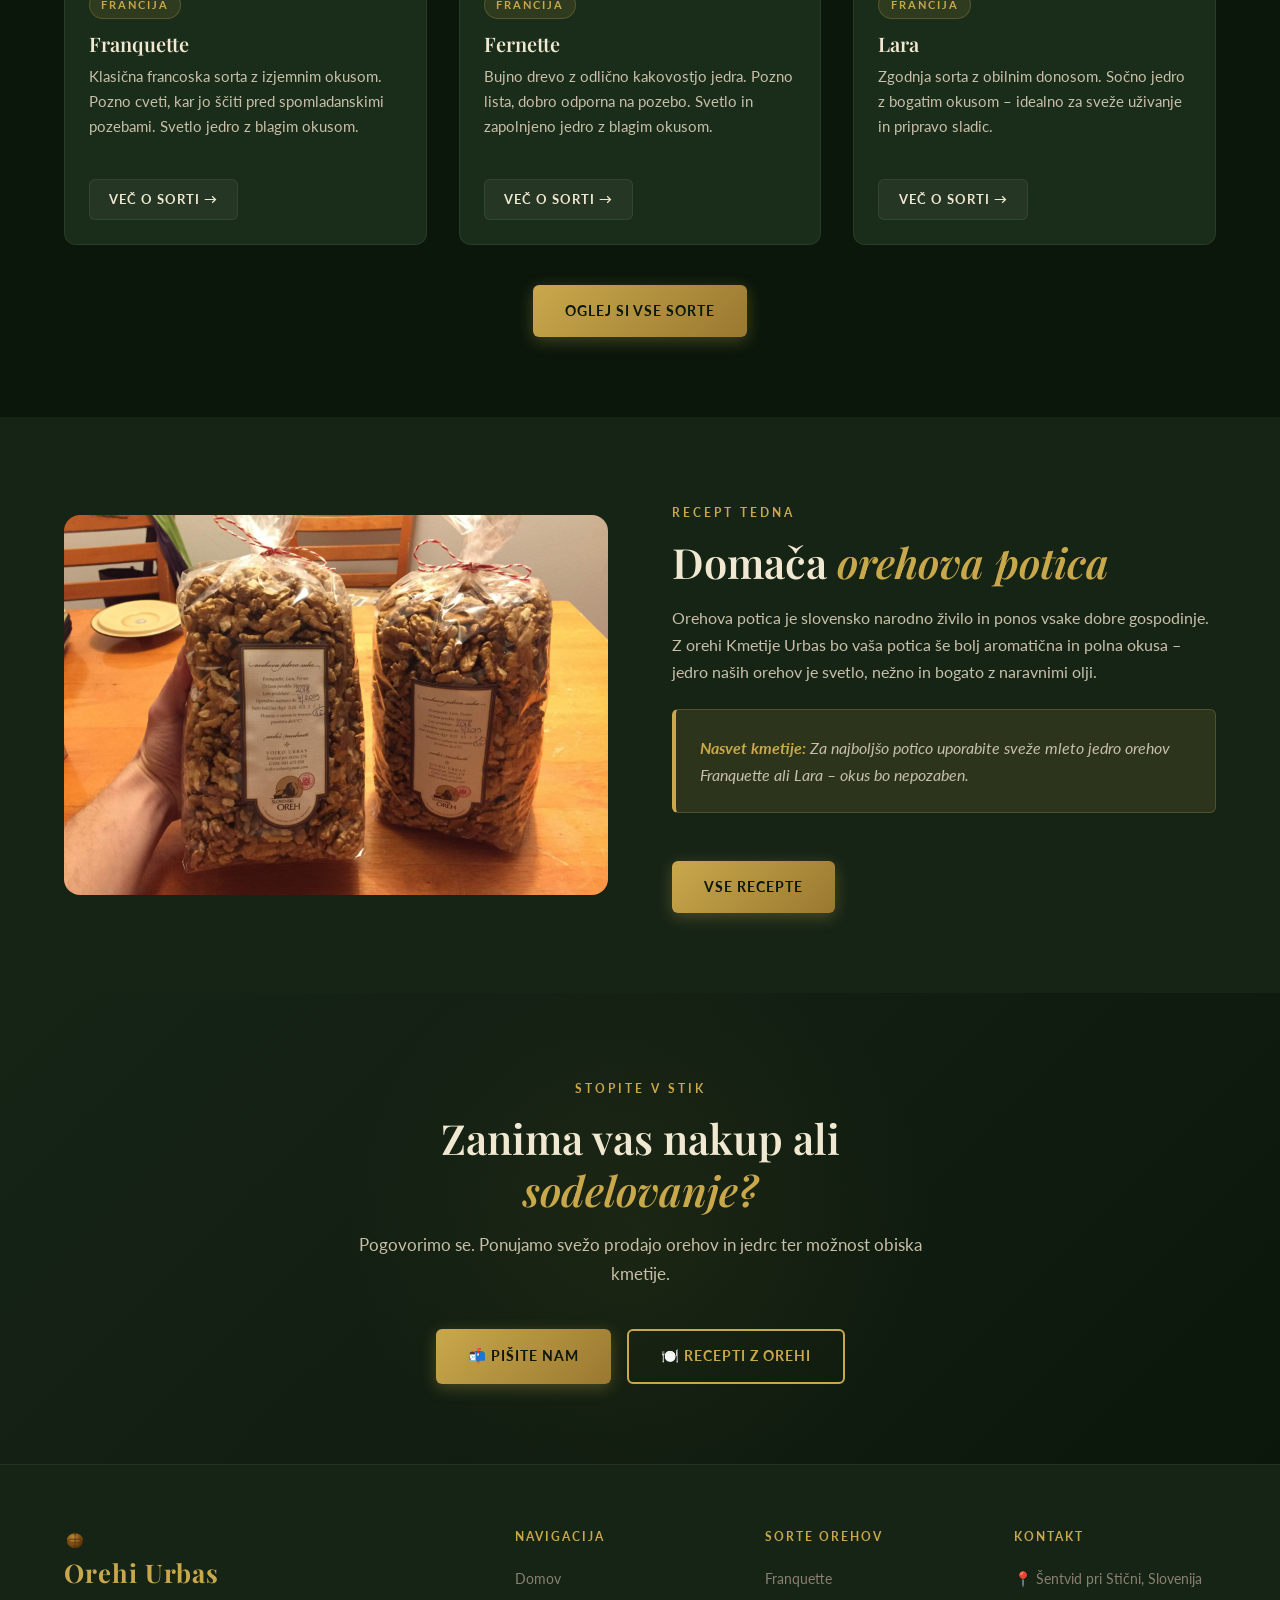
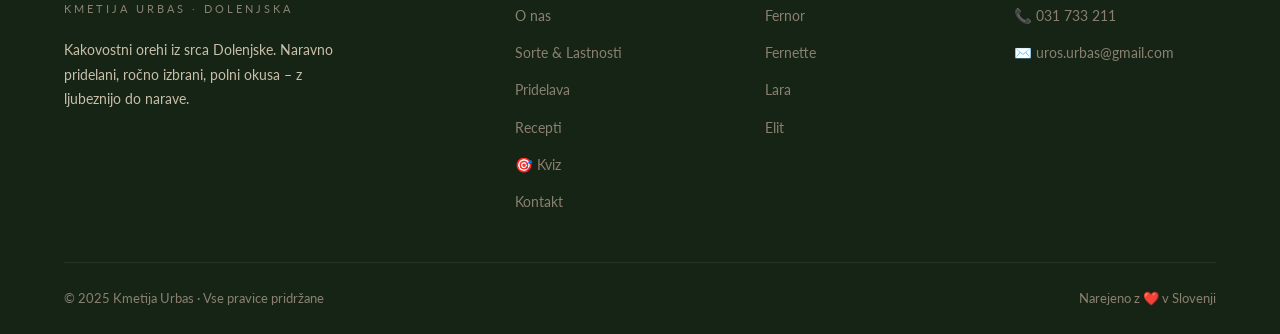
==== commit 338a33e5: "Replace chestnut emoji with walnut SVG icon - Created images/walnut-icon.svg: custom walnut illustra" ====
--- a/index.html
+++ b/index.html
@@ -6,7 +6,7 @@
     <meta name="description" content="Orehi Urbas – Kakovostni orehi iz srca Dolenjske. Naravno pridelani, ročno izbrani, polni okusa.">
     <title>Orehi Urbas – Domov</title>
     <link rel="stylesheet" href="css/style.css">
-    <link rel="icon" type="image/svg+xml" href="data:image/svg+xml,<svg xmlns='http://www.w3.org/2000/svg' viewBox='0 0 100 100'><text y='.9em' font-size='90'>🌰</text></svg>">
+    <link rel="icon" type="image/svg+xml" href="images/walnut-icon.svg">
 </head>
 <body>
 
@@ -14,7 +14,7 @@
 <nav class="navbar" role="navigation" aria-label="Glavna navigacija">
     <div class="container">
         <a href="index.html" class="nav-logo" aria-label="Orehi Urbas – domov">
-            <span class="nav-logo-main">🌰 Orehi Urbas</span>
+            <span class="nav-logo-main"><img src="images/walnut-icon.svg" alt="oreh" height="22" style="vertical-align:middle;margin-right:3px;"> Orehi Urbas</span>
             <span class="nav-logo-sub">Kmetija Urbas</span>
         </a>
         <button class="hamburger" aria-label="Odpri meni" aria-expanded="false">
@@ -242,7 +242,7 @@
     <div class="container">
         <div class="footer-grid">
             <div class="footer-brand">
-                <span class="nav-logo-main">🌰 Orehi Urbas</span>
+                <span class="nav-logo-main"><img src="images/walnut-icon.svg" alt="oreh" height="22" style="vertical-align:middle;margin-right:3px;"> Orehi Urbas</span>
                 <span class="nav-logo-sub">Kmetija Urbas · Dolenjska</span>
                 <p>Kakovostni orehi iz srca Dolenjske. Naravno pridelani, ročno izbrani, polni okusa – z ljubeznijo do narave.</p>
             </div>
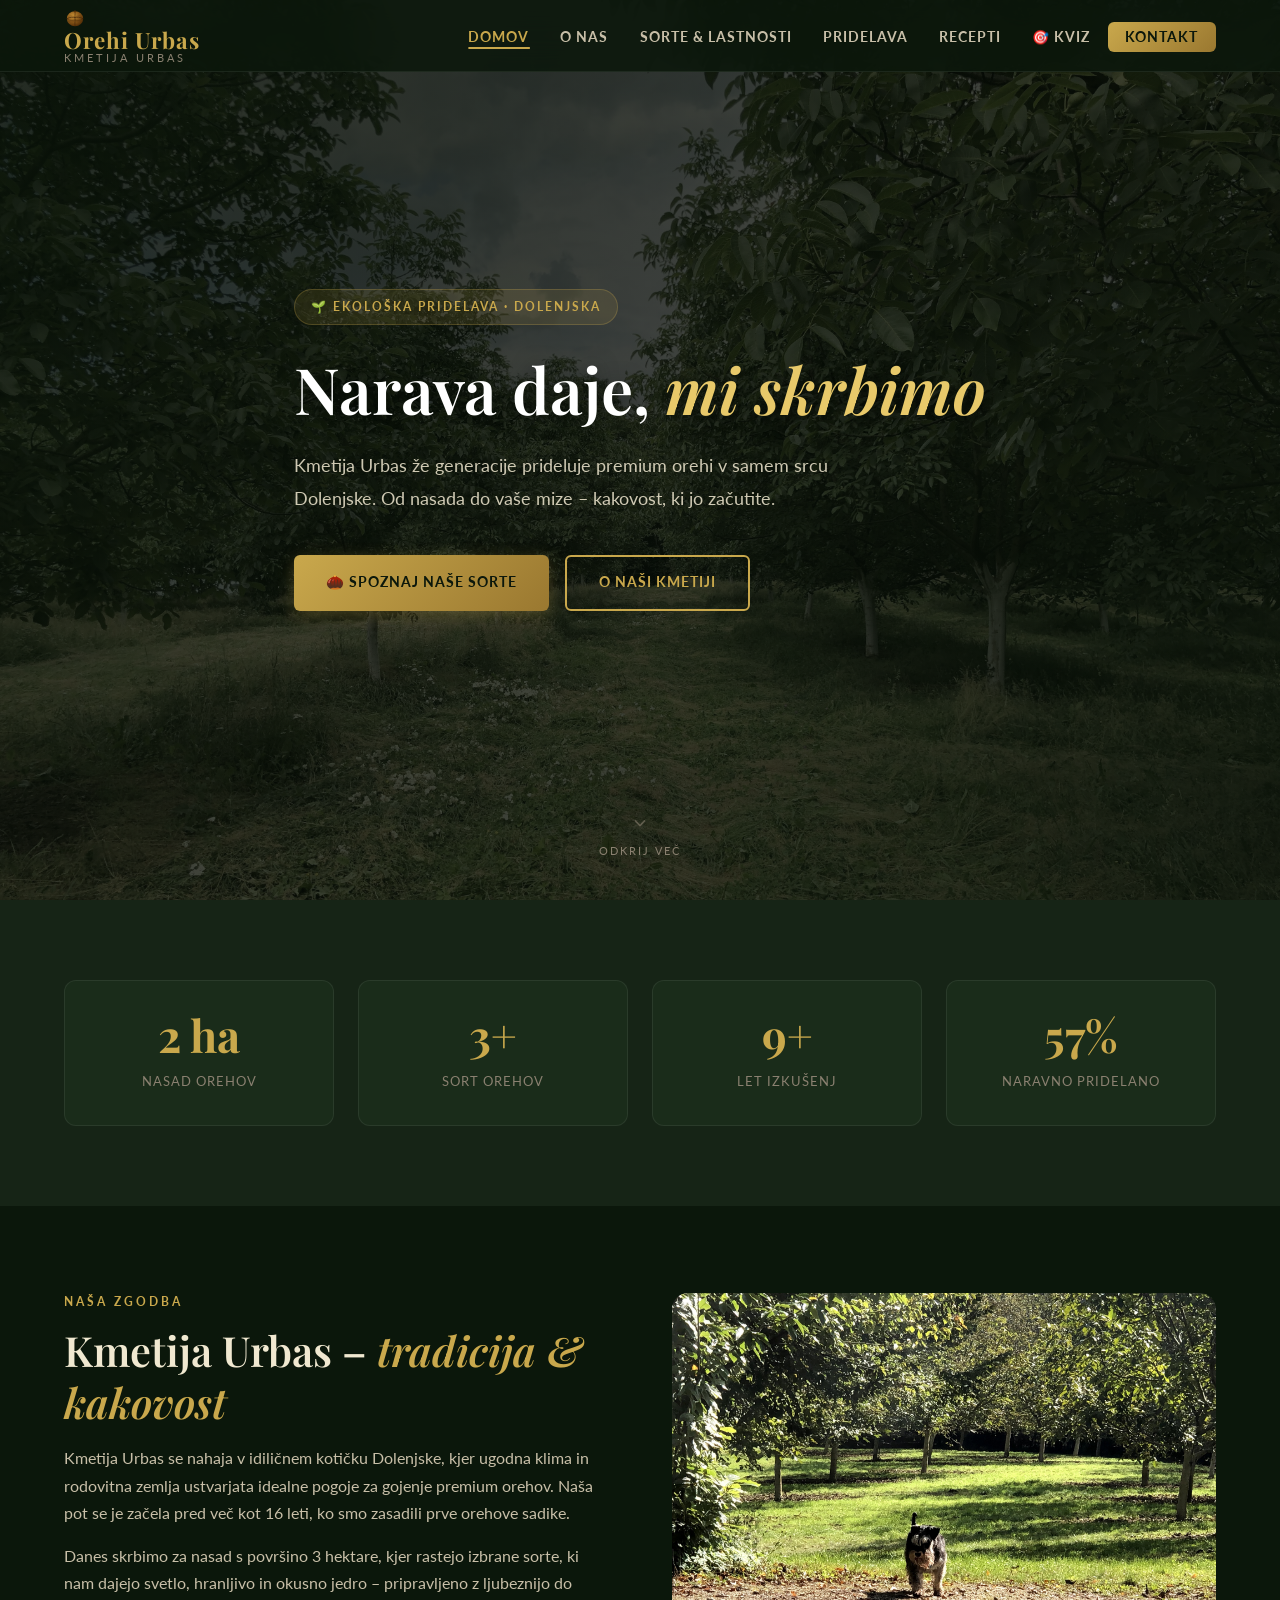
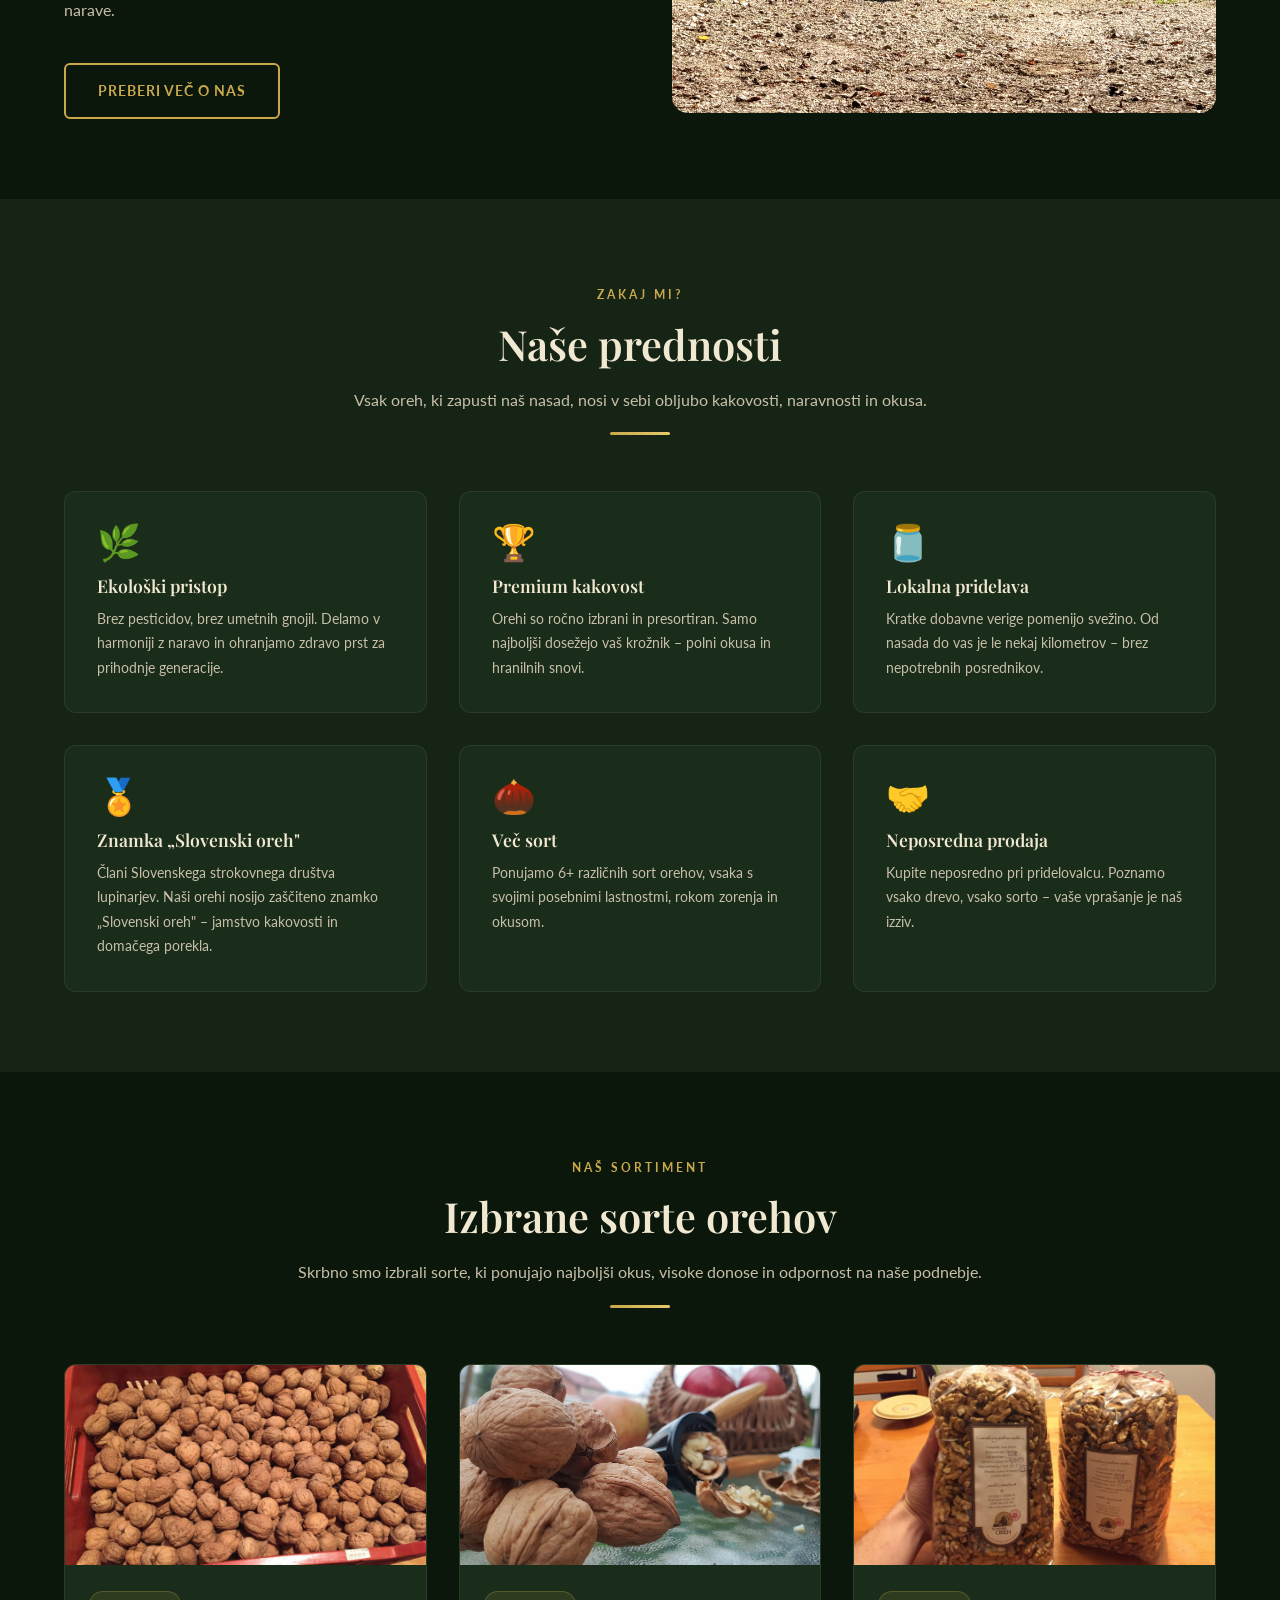
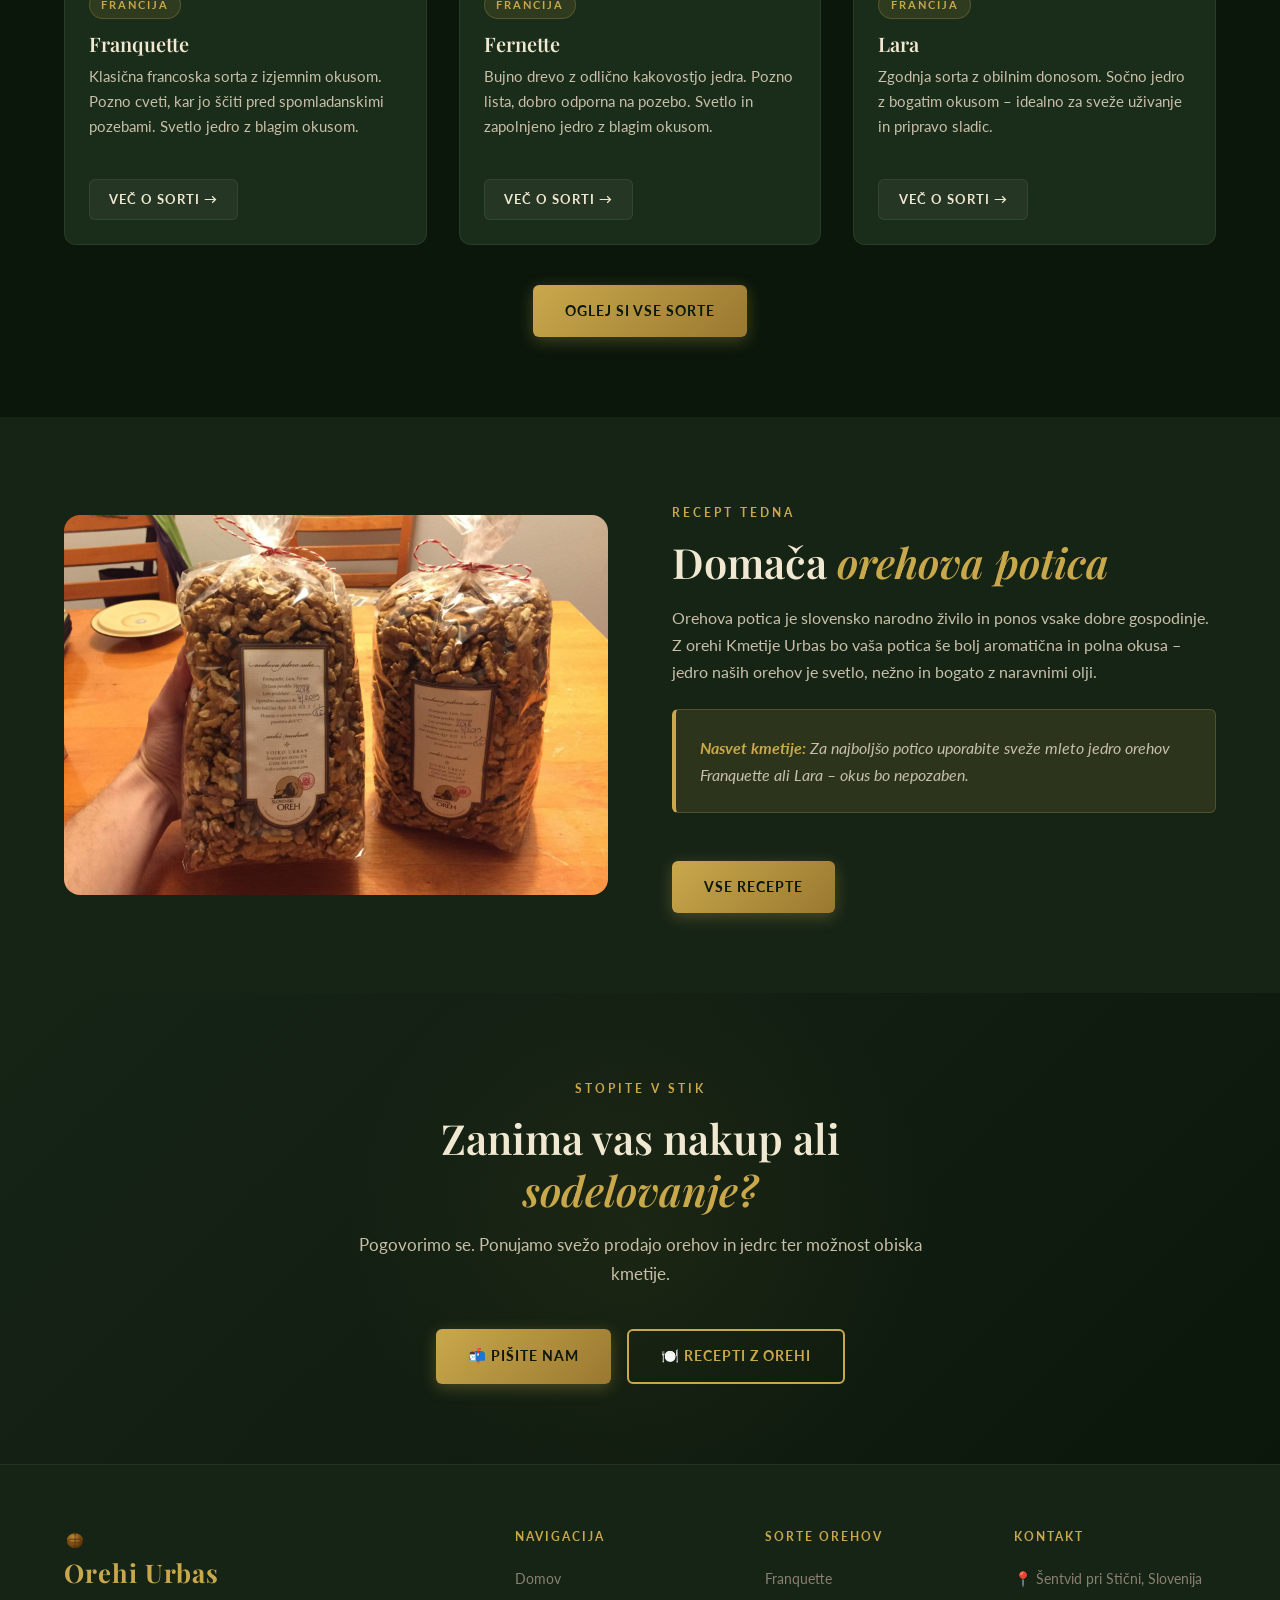
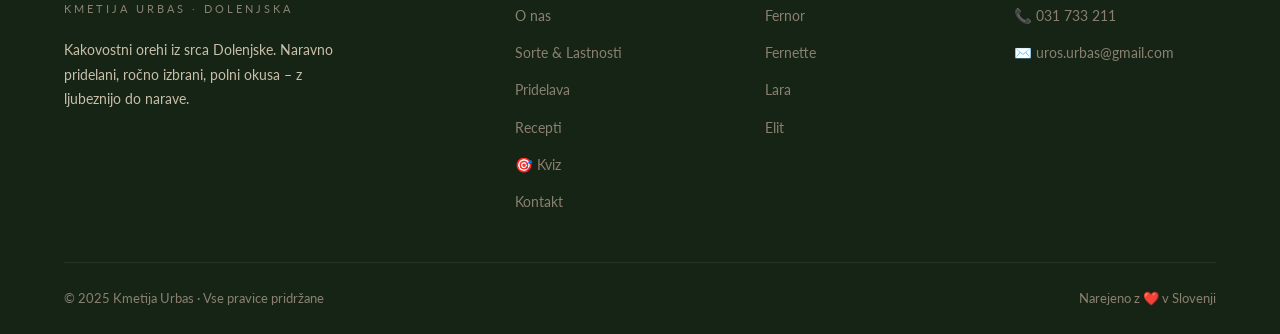
==== commit fd5d8cc0: "Replace generic orchard placeholder image on index.html about section Uses IMG_0750 (real orchard la" ====
--- a/index.html
+++ b/index.html
@@ -97,7 +97,7 @@
             </div>
             <div class="fade-in fade-in-delay-1">
                 <img
-                    src="images/generičen_nasad.jpg"
+                    src="images/new_images/IMG_0750.jpg"
                     alt="Nasad orehov Kmetije Urbas"
                     style="width:100%; border-radius:16px; object-fit:cover; height:420px;"
                     loading="lazy"
--- a/css/style.css
+++ b/css/style.css
@@ -345,7 +345,7 @@
 .hero-bg {
     position: absolute;
     inset: 0;
-    background-image: url('https://picsum.photos/seed/walnut-orchard/1920/1080');
+    background-image: url('../images/new_images/IMG_2126.jpg');
     background-size: cover;
     background-position: center;
     filter: brightness(0.4) saturate(0.7);
